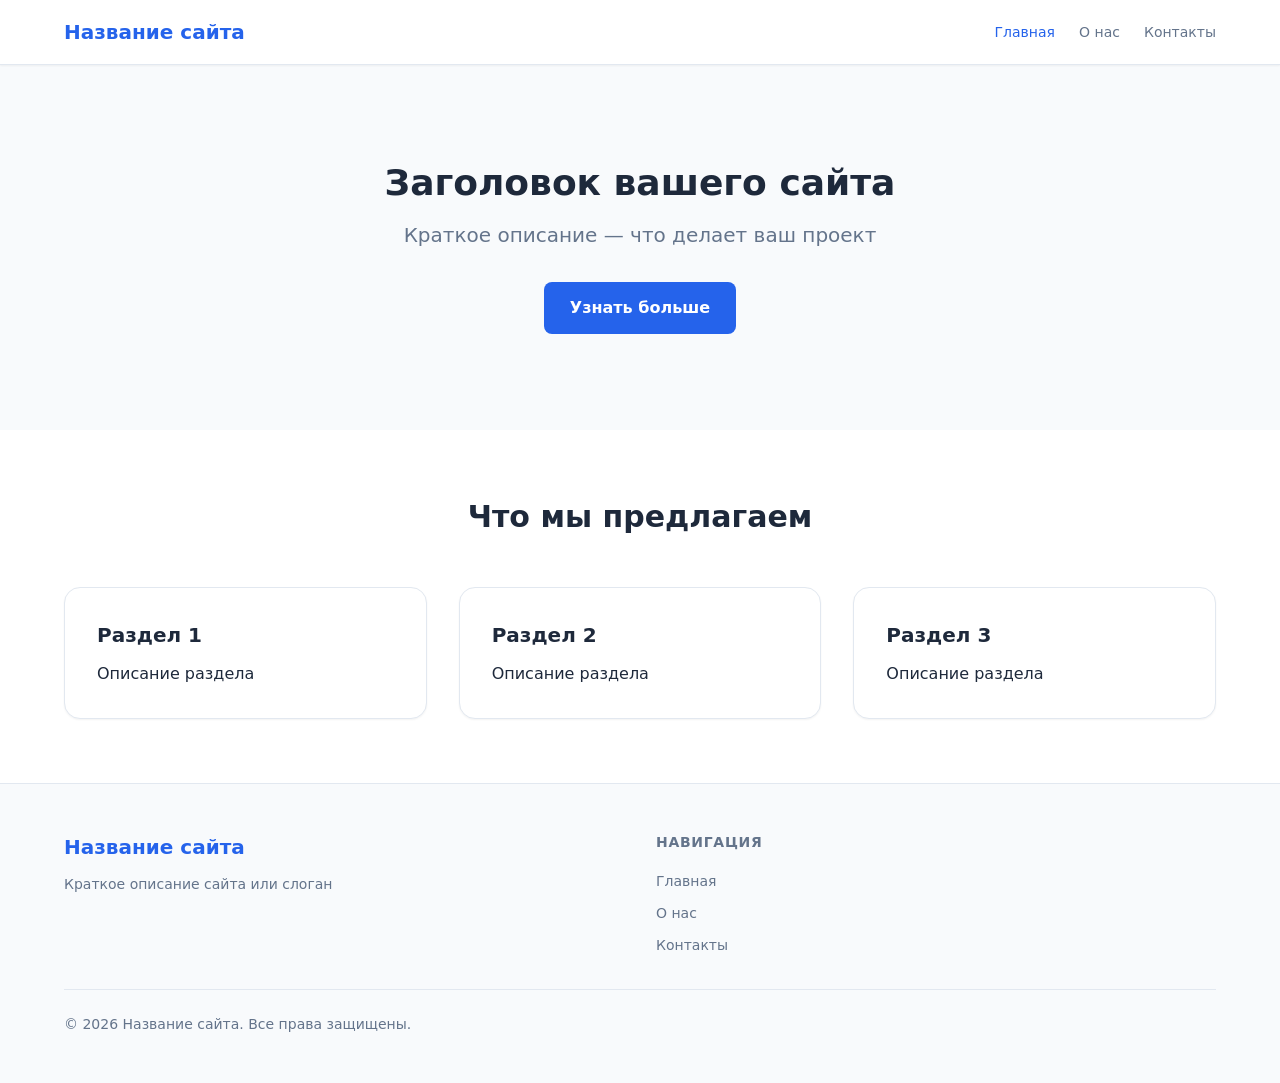
==== index.html @ e1920323 "Initial website project structure Modular static site with separate HTML pages, component-based head" ====
<!DOCTYPE html>
<html lang="ru">
<head>
    <meta charset="UTF-8">
    <meta name="viewport" content="width=device-width, initial-scale=1.0">
    <meta name="description" content="Описание вашего сайта — измените под ваш проект">
    <meta name="keywords" content="ключевые слова, ваш проект">
    <meta name="author" content="Ваше имя">

    <!-- Open Graph (для превью в соцсетях) -->
    <meta property="og:title" content="Название сайта">
    <meta property="og:description" content="Описание сайта">
    <meta property="og:type" content="website">
    <meta property="og:url" content="https://ваш-домен.ru/">

    <!-- Canonical URL -->
    <link rel="canonical" href="https://ваш-домен.ru/">

    <!-- Favicon -->
    <link rel="icon" type="image/x-icon" href="/assets/images/favicon.ico">

    <title>Главная — Название сайта</title>

    <link rel="stylesheet" href="css/reset.css">
    <link rel="stylesheet" href="css/variables.css">
    <link rel="stylesheet" href="css/main.css">
    <link rel="stylesheet" href="css/header.css">
    <link rel="stylesheet" href="css/footer.css">
</head>
<body>

    <!-- Шапка вынесена в отдельный компонент -->
    <div id="header-placeholder"></div>

    <main>
        <section class="hero">
            <div class="container">
                <h1>Заголовок вашего сайта</h1>
                <p class="hero__subtitle">Краткое описание — что делает ваш проект</p>
                <a href="pages/about.html" class="btn btn--primary">Узнать больше</a>
            </div>
        </section>

        <section class="features">
            <div class="container">
                <h2>Что мы предлагаем</h2>
                <div class="features__grid">
                    <div class="feature-card">
                        <h3>Раздел 1</h3>
                        <p>Описание раздела</p>
                    </div>
                    <div class="feature-card">
                        <h3>Раздел 2</h3>
                        <p>Описание раздела</p>
                    </div>
                    <div class="feature-card">
                        <h3>Раздел 3</h3>
                        <p>Описание раздела</p>
                    </div>
                </div>
            </div>
        </section>
    </main>

    <!-- Подвал вынесен в отдельный компонент -->
    <div id="footer-placeholder"></div>

    <script src="js/components.js"></script>
    <script src="js/main.js"></script>
</body>
</html>
---- css/variables.css ----
:root {
    /* Цвета */
    --color-primary:     #2563eb;
    --color-primary-hover: #1d4ed8;
    --color-secondary:   #64748b;
    --color-accent:      #f59e0b;

    --color-text:        #1e293b;
    --color-text-muted:  #64748b;
    --color-bg:          #ffffff;
    --color-bg-subtle:   #f8fafc;
    --color-border:      #e2e8f0;

    /* Типографика */
    --font-sans:   system-ui, -apple-system, 'Segoe UI', Roboto, sans-serif;
    --font-mono:   'Fira Code', Consolas, monospace;

    --text-sm:   0.875rem;
    --text-base: 1rem;
    --text-lg:   1.125rem;
    --text-xl:   1.25rem;
    --text-2xl:  1.5rem;
    --text-3xl:  1.875rem;
    --text-4xl:  2.25rem;

    /* Отступы */
    --space-1:  0.25rem;
    --space-2:  0.5rem;
    --space-3:  0.75rem;
    --space-4:  1rem;
    --space-6:  1.5rem;
    --space-8:  2rem;
    --space-12: 3rem;
    --space-16: 4rem;
    --space-24: 6rem;

    /* Прочее */
    --radius-sm:  0.25rem;
    --radius-md:  0.5rem;
    --radius-lg:  1rem;
    --radius-full: 9999px;

    --shadow-sm: 0 1px 2px 0 rgb(0 0 0 / 0.05);
    --shadow-md: 0 4px 6px -1px rgb(0 0 0 / 0.1);
    --shadow-lg: 0 10px 15px -3px rgb(0 0 0 / 0.1);

    --transition: 150ms ease;

    --container-max: 1200px;
    --container-padding: var(--space-6);
}

@media (prefers-color-scheme: dark) {
    :root {
        --color-text:       #f1f5f9;
        --color-text-muted: #94a3b8;
        --color-bg:         #0f172a;
        --color-bg-subtle:  #1e293b;
        --color-border:     #334155;
    }
}
---- css/main.css ----
body {
    font-family: var(--font-sans);
    font-size: var(--text-base);
    color: var(--color-text);
    background-color: var(--color-bg);
}

.container {
    width: 100%;
    max-width: var(--container-max);
    margin-inline: auto;
    padding-inline: var(--container-padding);
}

/* Кнопки */
.btn {
    display: inline-flex;
    align-items: center;
    justify-content: center;
    padding: var(--space-3) var(--space-6);
    border-radius: var(--radius-md);
    font-weight: 600;
    font-size: var(--text-base);
    border: 2px solid transparent;
    cursor: pointer;
    transition: background-color var(--transition), color var(--transition), border-color var(--transition);
    text-decoration: none;
}

.btn--primary {
    background-color: var(--color-primary);
    color: #fff;
}

.btn--primary:hover {
    background-color: var(--color-primary-hover);
}

.btn--outline {
    background-color: transparent;
    color: var(--color-primary);
    border-color: var(--color-primary);
}

.btn--outline:hover {
    background-color: var(--color-primary);
    color: #fff;
}

/* Hero — главный баннер */
.hero {
    padding-block: var(--space-24);
    background-color: var(--color-bg-subtle);
    text-align: center;
}

.hero h1 {
    font-size: var(--text-4xl);
    font-weight: 700;
    margin-bottom: var(--space-4);
    line-height: 1.2;
}

.hero__subtitle {
    font-size: var(--text-xl);
    color: var(--color-text-muted);
    margin-bottom: var(--space-8);
    max-width: 600px;
    margin-inline: auto;
}

/* Сетка карточек */
.features {
    padding-block: var(--space-16);
}

.features h2 {
    font-size: var(--text-3xl);
    font-weight: 700;
    text-align: center;
    margin-bottom: var(--space-12);
}

.features__grid {
    display: grid;
    grid-template-columns: repeat(auto-fit, minmax(260px, 1fr));
    gap: var(--space-8);
}

.feature-card {
    padding: var(--space-8);
    border: 1px solid var(--color-border);
    border-radius: var(--radius-lg);
    background-color: var(--color-bg);
    box-shadow: var(--shadow-sm);
    transition: box-shadow var(--transition);
}

.feature-card:hover {
    box-shadow: var(--shadow-lg);
}

.feature-card h3 {
    font-size: var(--text-xl);
    font-weight: 600;
    margin-bottom: var(--space-3);
}

/* Hero внутренних страниц */
.page-hero {
    padding-block: var(--space-16);
    background-color: var(--color-bg-subtle);
    border-bottom: 1px solid var(--color-border);
}

.page-hero h1 {
    font-size: var(--text-3xl);
    font-weight: 700;
    margin-bottom: var(--space-3);
}

/* Формы */
.form-group {
    display: flex;
    flex-direction: column;
    gap: var(--space-2);
    margin-bottom: var(--space-6);
}

.form-group label {
    font-weight: 600;
    font-size: var(--text-sm);
}

.form-group input,
.form-group textarea {
    padding: var(--space-3) var(--space-4);
    border: 1px solid var(--color-border);
    border-radius: var(--radius-md);
    background-color: var(--color-bg);
    color: var(--color-text);
    transition: border-color var(--transition);
}

.form-group input:focus,
.form-group textarea:focus {
    outline: none;
    border-color: var(--color-primary);
}

.contact-content {
    padding-block: var(--space-16);
}

.contact-form {
    max-width: 600px;
}

.about-content {
    padding-block: var(--space-16);
}
---- css/header.css ----
.site-header {
    position: sticky;
    top: 0;
    z-index: 100;
    background-color: var(--color-bg);
    border-bottom: 1px solid var(--color-border);
    box-shadow: var(--shadow-sm);
}

.site-header .container {
    display: flex;
    align-items: center;
    justify-content: space-between;
    height: 64px;
}

.logo {
    font-size: var(--text-xl);
    font-weight: 700;
    color: var(--color-primary);
}

.nav__list {
    display: flex;
    gap: var(--space-6);
}

.nav__link {
    font-size: var(--text-sm);
    font-weight: 500;
    color: var(--color-text-muted);
    transition: color var(--transition);
}

.nav__link:hover,
.nav__link.active {
    color: var(--color-primary);
}

/* Мобильное меню */
.nav-toggle {
    display: none;
    flex-direction: column;
    justify-content: space-between;
    width: 24px;
    height: 18px;
    background: none;
    border: none;
    cursor: pointer;
    padding: 0;
}

.nav-toggle span {
    display: block;
    height: 2px;
    background-color: var(--color-text);
    border-radius: var(--radius-full);
    transition: transform var(--transition), opacity var(--transition);
}

@media (max-width: 768px) {
    .nav-toggle {
        display: flex;
    }

    .nav {
        display: none;
        position: absolute;
        top: 64px;
        left: 0;
        right: 0;
        background-color: var(--color-bg);
        border-bottom: 1px solid var(--color-border);
        padding: var(--space-4) var(--container-padding);
    }

    .nav.open {
        display: block;
    }

    .nav__list {
        flex-direction: column;
        gap: var(--space-4);
    }
}
---- css/footer.css ----
.site-footer {
    background-color: var(--color-bg-subtle);
    border-top: 1px solid var(--color-border);
    padding-block: var(--space-12);
    margin-top: auto;
}

.footer__grid {
    display: grid;
    grid-template-columns: repeat(auto-fit, minmax(200px, 1fr));
    gap: var(--space-8);
    margin-bottom: var(--space-8);
}

.footer__brand .logo {
    display: inline-block;
    margin-bottom: var(--space-3);
}

.footer__brand p {
    color: var(--color-text-muted);
    font-size: var(--text-sm);
    max-width: 280px;
}

.footer__nav h4 {
    font-size: var(--text-sm);
    font-weight: 700;
    text-transform: uppercase;
    letter-spacing: 0.05em;
    color: var(--color-text-muted);
    margin-bottom: var(--space-4);
}

.footer__nav ul {
    display: flex;
    flex-direction: column;
    gap: var(--space-2);
}

.footer__nav a {
    font-size: var(--text-sm);
    color: var(--color-text-muted);
    transition: color var(--transition);
}

.footer__nav a:hover {
    color: var(--color-primary);
}

.footer__bottom {
    border-top: 1px solid var(--color-border);
    padding-top: var(--space-6);
    font-size: var(--text-sm);
    color: var(--color-text-muted);
}
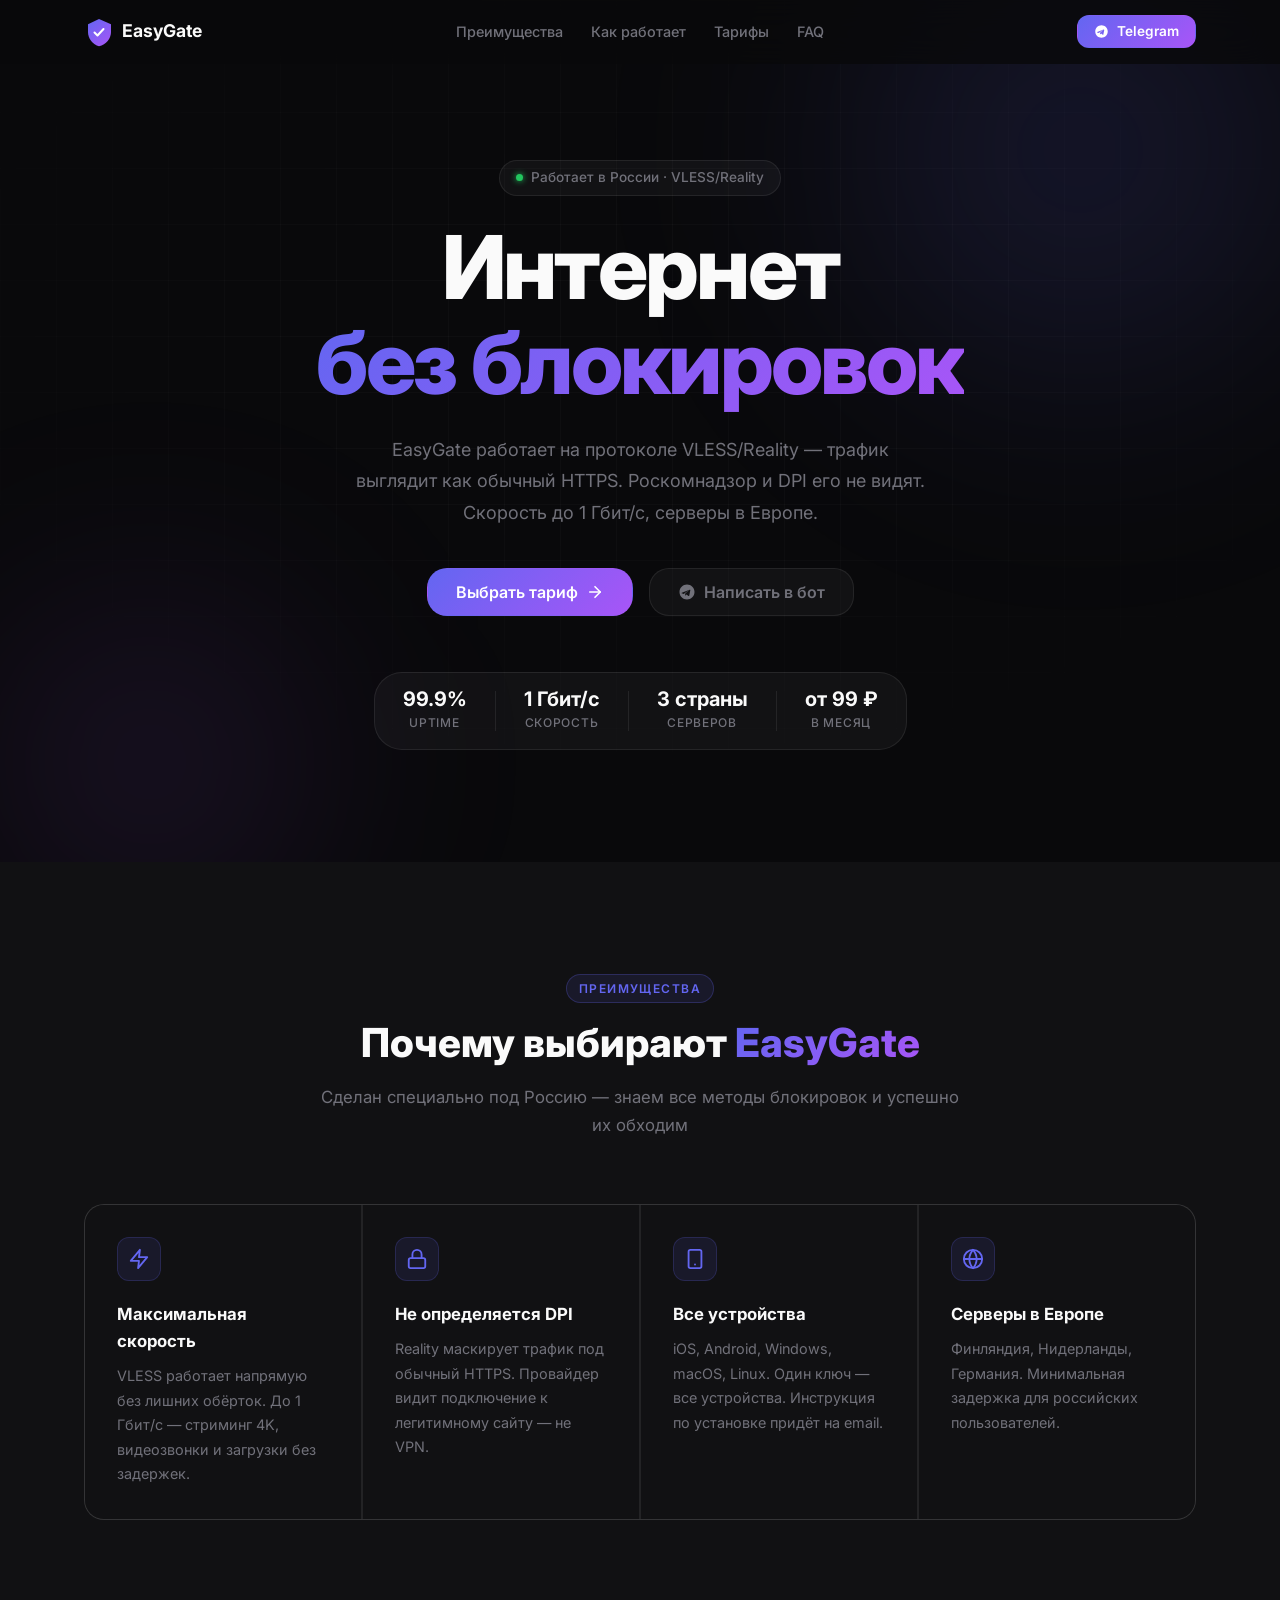
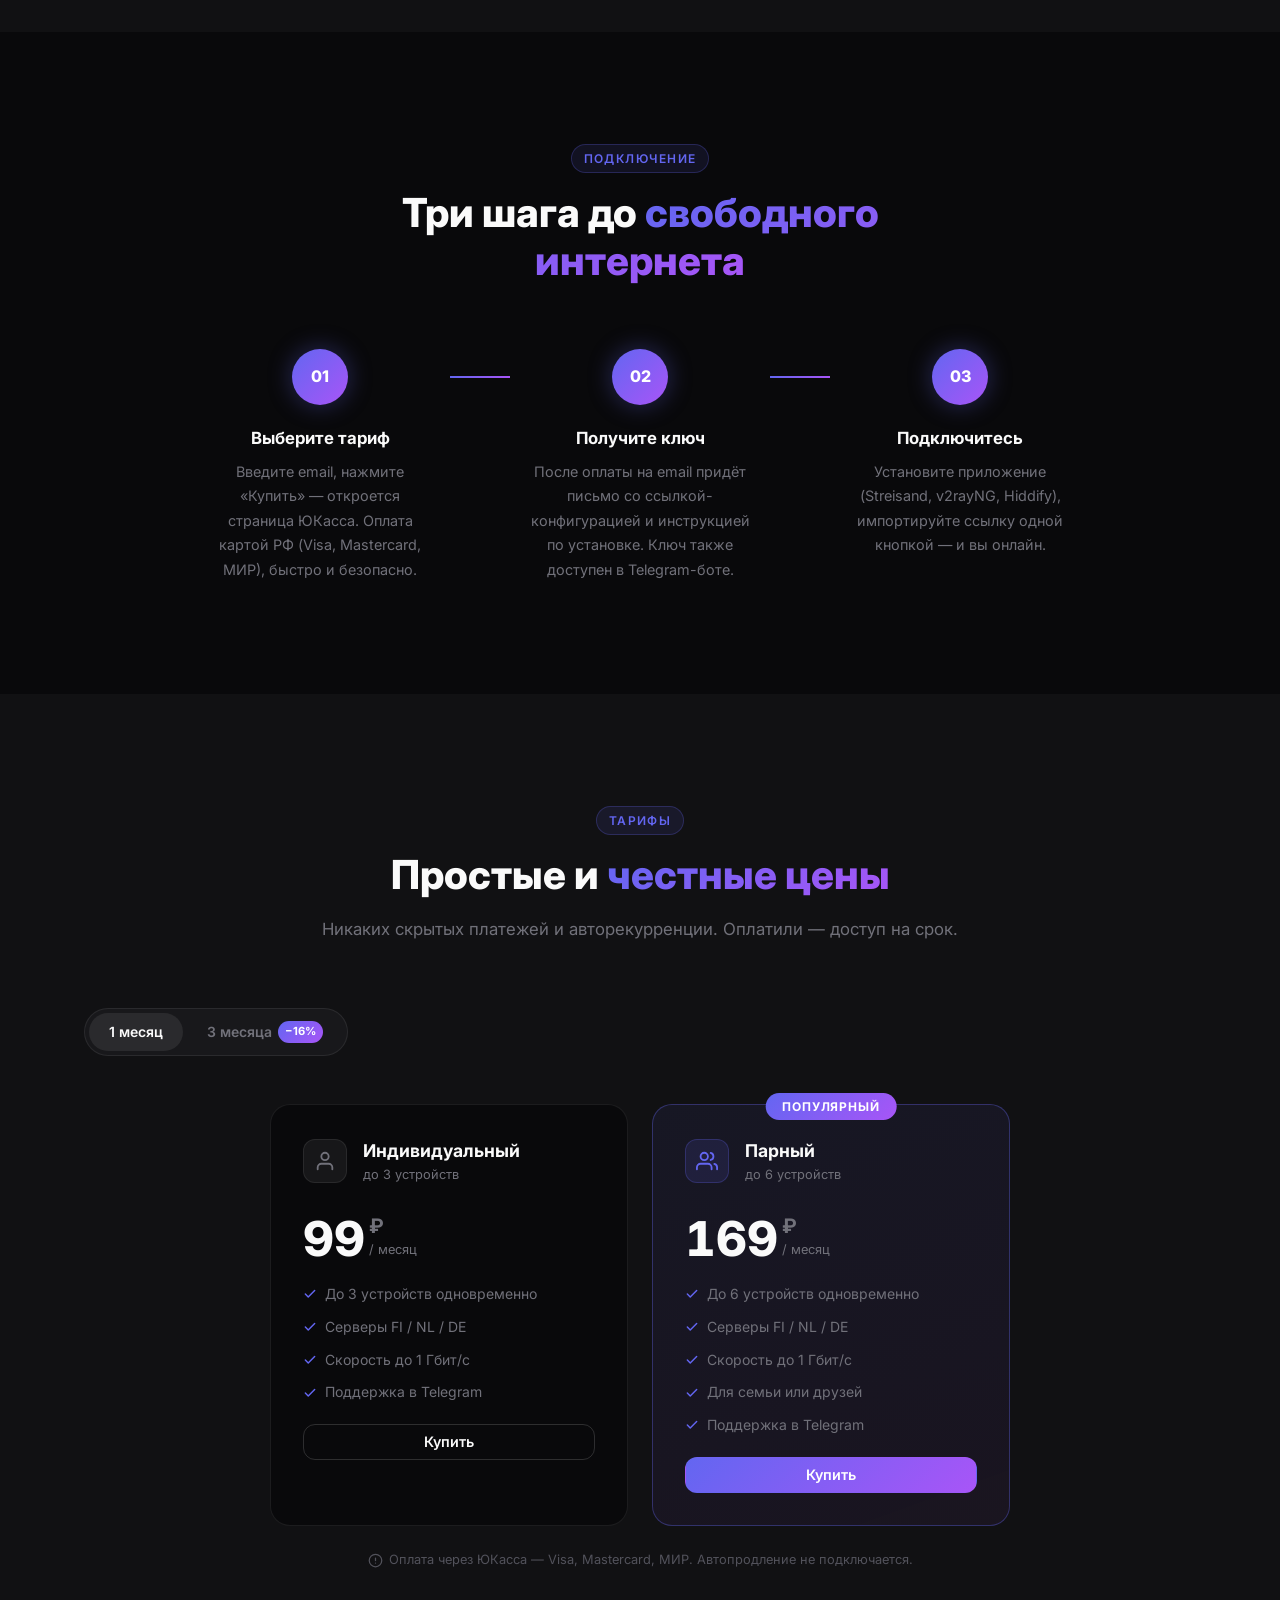
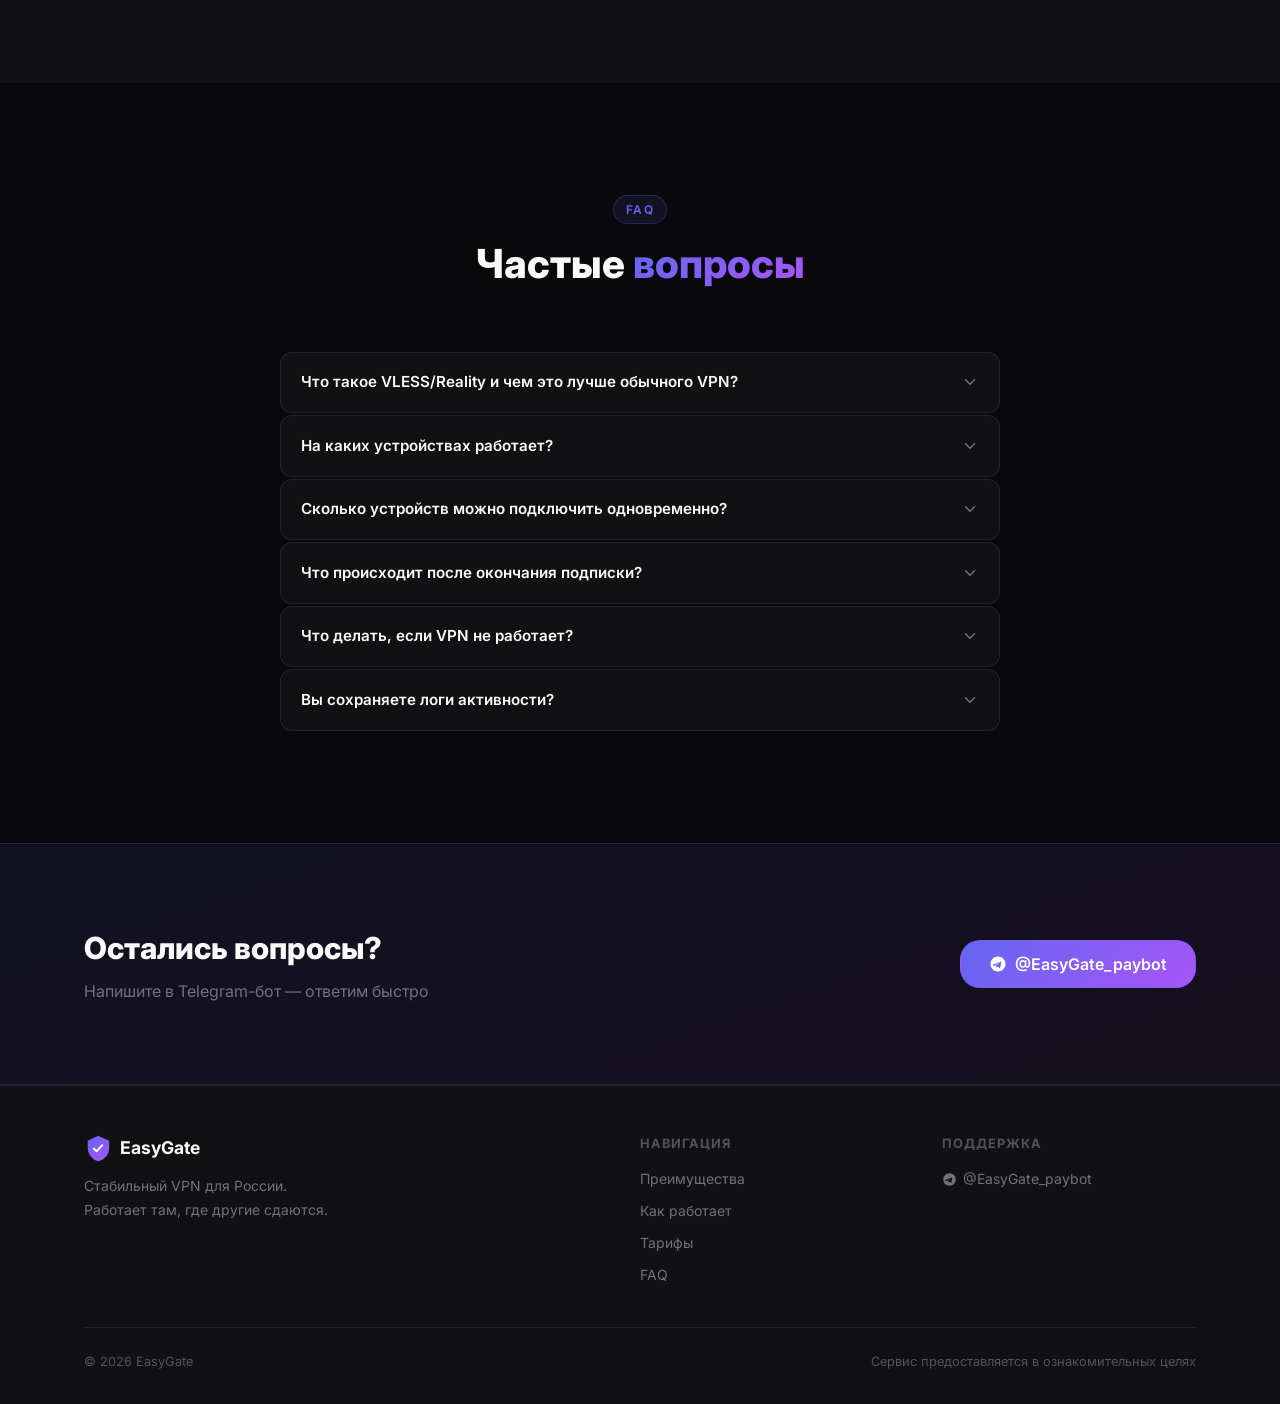
==== commit caedefb8: "Rebuild as EasyGate VPN landing page Full redesign from scratch: dark theme (#09090b), VLESS/Reality" ====
--- a/index.html
+++ b/index.html
@@ -3,69 +3,474 @@
 <head>
     <meta charset="UTF-8">
     <meta name="viewport" content="width=device-width, initial-scale=1.0">
-    <meta name="description" content="Описание вашего сайта — измените под ваш проект">
-    <meta name="keywords" content="ключевые слова, ваш проект">
-    <meta name="author" content="Ваше имя">
-
-    <!-- Open Graph (для превью в соцсетях) -->
-    <meta property="og:title" content="Название сайта">
-    <meta property="og:description" content="Описание сайта">
+
+    <title>EasyGate — VPN для России | Обход блокировок</title>
+    <meta name="description" content="Стабильный VPN для России на протоколе VLESS/Reality. Не определяется DPI, скорость до 1 Гбит/с, серверы в Европе. От 99 ₽/мес, оплата картой РФ.">
+    <meta name="keywords" content="VPN Россия, обход блокировок, VLESS Reality, купить VPN, дешёвый VPN">
+    <meta name="robots" content="index, follow">
+
+    <meta property="og:title" content="EasyGate — VPN для России">
+    <meta property="og:description" content="VLESS/Reality — не блокируется. Серверы в Европе. От 99 ₽/мес.">
     <meta property="og:type" content="website">
-    <meta property="og:url" content="https://ваш-домен.ru/">
-
-    <!-- Canonical URL -->
-    <link rel="canonical" href="https://ваш-домен.ru/">
-
-    <!-- Favicon -->
-    <link rel="icon" type="image/x-icon" href="/assets/images/favicon.ico">
-
-    <title>Главная — Название сайта</title>
-
-    <link rel="stylesheet" href="css/reset.css">
-    <link rel="stylesheet" href="css/variables.css">
-    <link rel="stylesheet" href="css/main.css">
-    <link rel="stylesheet" href="css/header.css">
-    <link rel="stylesheet" href="css/footer.css">
+    <meta property="og:url" content="https://sub.easygate.site/">
+
+    <link rel="canonical" href="https://sub.easygate.site/">
+
+    <link rel="preconnect" href="https://fonts.googleapis.com">
+    <link rel="preconnect" href="https://fonts.gstatic.com" crossorigin>
+    <link href="https://fonts.googleapis.com/css2?family=Inter:wght@400;500;600;700;800&display=swap" rel="stylesheet">
+
+    <link rel="stylesheet" href="assets/css/style.css">
 </head>
 <body>
 
-    <!-- Шапка вынесена в отдельный компонент -->
-    <div id="header-placeholder"></div>
-
-    <main>
-        <section class="hero">
-            <div class="container">
-                <h1>Заголовок вашего сайта</h1>
-                <p class="hero__subtitle">Краткое описание — что делает ваш проект</p>
-                <a href="pages/about.html" class="btn btn--primary">Узнать больше</a>
-            </div>
-        </section>
-
-        <section class="features">
-            <div class="container">
-                <h2>Что мы предлагаем</h2>
-                <div class="features__grid">
-                    <div class="feature-card">
-                        <h3>Раздел 1</h3>
-                        <p>Описание раздела</p>
-                    </div>
-                    <div class="feature-card">
-                        <h3>Раздел 2</h3>
-                        <p>Описание раздела</p>
-                    </div>
-                    <div class="feature-card">
-                        <h3>Раздел 3</h3>
-                        <p>Описание раздела</p>
-                    </div>
-                </div>
-            </div>
-        </section>
-    </main>
-
-    <!-- Подвал вынесен в отдельный компонент -->
-    <div id="footer-placeholder"></div>
-
-    <script src="js/components.js"></script>
-    <script src="js/main.js"></script>
+<!-- ═══════════════════════════════ HEADER ═══════════════════════════════ -->
+<header class="header" id="header">
+    <div class="container header__inner">
+        <a href="/" class="logo">
+            <svg class="logo__icon" width="30" height="30" viewBox="0 0 30 30" fill="none">
+                <path d="M15 2L4 7.2V15c0 6.6 4.8 12.8 11 14.2C22.2 27.8 27 21.6 27 15V7.2L15 2Z" fill="url(#lg-header)"/>
+                <path d="M10.5 15.5L13.5 18.5L19.5 12" stroke="white" stroke-width="2" stroke-linecap="round" stroke-linejoin="round"/>
+                <defs>
+                    <linearGradient id="lg-header" x1="4" y1="2" x2="27" y2="29" gradientUnits="userSpaceOnUse">
+                        <stop stop-color="#6366f1"/>
+                        <stop offset="1" stop-color="#a855f7"/>
+                    </linearGradient>
+                </defs>
+            </svg>
+            <span>EasyGate</span>
+        </a>
+
+        <nav class="nav" id="nav">
+            <a href="#features" class="nav__link">Преимущества</a>
+            <a href="#how" class="nav__link">Как работает</a>
+            <a href="#pricing" class="nav__link">Тарифы</a>
+            <a href="#faq" class="nav__link">FAQ</a>
+        </nav>
+
+        <div class="header__right">
+            <a href="https://t.me/EasyGate_paybot" class="btn btn--primary btn--sm" target="_blank" rel="noopener">
+                <svg width="15" height="15" viewBox="0 0 24 24" fill="currentColor"><path d="M12 2C6.48 2 2 6.48 2 12s4.48 10 10 10 10-4.48 10-10S17.52 2 12 2zm4.64 6.8-1.7 8.04c-.12.58-.48.72-.96.44l-2.66-1.96-1.28 1.24c-.14.14-.26.26-.54.26l.18-2.7 4.82-4.36c.2-.18-.05-.28-.32-.1L7.6 14.52l-2.6-.82c-.56-.18-.58-.56.12-.82l10.16-3.92c.48-.16.9.12.76.84z"/></svg>
+                Telegram
+            </a>
+            <button class="burger" id="burger" aria-label="Открыть меню">
+                <span></span><span></span><span></span>
+            </button>
+        </div>
+    </div>
+</header>
+
+<!-- ═══════════════════════════════ HERO ═══════════════════════════════ -->
+<section class="hero" id="hero">
+    <div class="hero__bg">
+        <div class="orb orb--1"></div>
+        <div class="orb orb--2"></div>
+        <div class="hero__grid"></div>
+    </div>
+
+    <div class="container hero__body">
+        <div class="badge fade-up">
+            <span class="badge__dot"></span>
+            Работает в России · VLESS/Reality
+        </div>
+
+        <h1 class="hero__title fade-up">
+            Интернет<br>
+            <span class="g-text">без блокировок</span>
+        </h1>
+
+        <p class="hero__desc fade-up">
+            EasyGate работает на протоколе VLESS/Reality — трафик выглядит как обычный HTTPS.
+            Роскомнадзор и DPI его не видят. Скорость до&nbsp;1&nbsp;Гбит/с, серверы в Европе.
+        </p>
+
+        <div class="hero__actions fade-up">
+            <a href="#pricing" class="btn btn--primary btn--xl">
+                Выбрать тариф
+                <svg width="18" height="18" viewBox="0 0 24 24" fill="none" stroke="currentColor" stroke-width="2.2" stroke-linecap="round" stroke-linejoin="round"><line x1="5" y1="12" x2="19" y2="12"/><polyline points="12 5 19 12 12 19"/></svg>
+            </a>
+            <a href="https://t.me/EasyGate_paybot" class="btn btn--ghost btn--xl" target="_blank" rel="noopener">
+                <svg width="18" height="18" viewBox="0 0 24 24" fill="currentColor"><path d="M12 2C6.48 2 2 6.48 2 12s4.48 10 10 10 10-4.48 10-10S17.52 2 12 2zm4.64 6.8-1.7 8.04c-.12.58-.48.72-.96.44l-2.66-1.96-1.28 1.24c-.14.14-.26.26-.54.26l.18-2.7 4.82-4.36c.2-.18-.05-.28-.32-.1L7.6 14.52l-2.6-.82c-.56-.18-.58-.56.12-.82l10.16-3.92c.48-.16.9.12.76.84z"/></svg>
+                Написать в бот
+            </a>
+        </div>
+
+        <div class="hero__stats fade-up">
+            <div class="hstat">
+                <span class="hstat__val">99.9%</span>
+                <span class="hstat__lbl">Uptime</span>
+            </div>
+            <div class="hstat__sep"></div>
+            <div class="hstat">
+                <span class="hstat__val">1 Гбит/с</span>
+                <span class="hstat__lbl">Скорость</span>
+            </div>
+            <div class="hstat__sep"></div>
+            <div class="hstat">
+                <span class="hstat__val">3 страны</span>
+                <span class="hstat__lbl">Серверов</span>
+            </div>
+            <div class="hstat__sep"></div>
+            <div class="hstat">
+                <span class="hstat__val">от 99 ₽</span>
+                <span class="hstat__lbl">В месяц</span>
+            </div>
+        </div>
+    </div>
+</section>
+
+<!-- ═══════════════════════════════ FEATURES ═══════════════════════════════ -->
+<section class="section features" id="features">
+    <div class="container">
+        <div class="sec-header fade-up">
+            <span class="sec-label">Преимущества</span>
+            <h2>Почему выбирают <span class="g-text">EasyGate</span></h2>
+            <p>Сделан специально под Россию — знаем все методы блокировок и успешно их обходим</p>
+        </div>
+
+        <div class="features__grid">
+            <div class="fcard fade-up">
+                <div class="fcard__icon">
+                    <svg width="22" height="22" viewBox="0 0 24 24" fill="none" stroke="currentColor" stroke-width="2" stroke-linecap="round" stroke-linejoin="round"><polyline points="13 2 3 14 12 14 11 22 21 10 12 10 13 2"/></svg>
+                </div>
+                <h3>Максимальная скорость</h3>
+                <p>VLESS работает напрямую без лишних обёрток. До 1 Гбит/с — стриминг 4K, видеозвонки и загрузки без задержек.</p>
+            </div>
+
+            <div class="fcard fade-up">
+                <div class="fcard__icon">
+                    <svg width="22" height="22" viewBox="0 0 24 24" fill="none" stroke="currentColor" stroke-width="2" stroke-linecap="round" stroke-linejoin="round"><rect x="3" y="11" width="18" height="11" rx="2"/><path d="M7 11V7a5 5 0 0 1 10 0v4"/></svg>
+                </div>
+                <h3>Не определяется DPI</h3>
+                <p>Reality маскирует трафик под обычный HTTPS. Провайдер видит подключение к легитимному сайту — не VPN.</p>
+            </div>
+
+            <div class="fcard fade-up">
+                <div class="fcard__icon">
+                    <svg width="22" height="22" viewBox="0 0 24 24" fill="none" stroke="currentColor" stroke-width="2" stroke-linecap="round" stroke-linejoin="round"><rect x="5" y="2" width="14" height="20" rx="2"/><line x1="12" y1="18" x2="12.01" y2="18"/></svg>
+                </div>
+                <h3>Все устройства</h3>
+                <p>iOS, Android, Windows, macOS, Linux. Один ключ — все устройства. Инструкция по установке придёт на email.</p>
+            </div>
+
+            <div class="fcard fade-up">
+                <div class="fcard__icon">
+                    <svg width="22" height="22" viewBox="0 0 24 24" fill="none" stroke="currentColor" stroke-width="2" stroke-linecap="round" stroke-linejoin="round"><circle cx="12" cy="12" r="10"/><line x1="2" y1="12" x2="22" y2="12"/><path d="M12 2a15.3 15.3 0 0 1 4 10 15.3 15.3 0 0 1-4 10 15.3 15.3 0 0 1-4-10 15.3 15.3 0 0 1 4-10z"/></svg>
+                </div>
+                <h3>Серверы в Европе</h3>
+                <p>Финляндия, Нидерланды, Германия. Минимальная задержка для российских пользователей.</p>
+            </div>
+        </div>
+    </div>
+</section>
+
+<!-- ═══════════════════════════════ HOW IT WORKS ═══════════════════════════════ -->
+<section class="section how" id="how">
+    <div class="container">
+        <div class="sec-header fade-up">
+            <span class="sec-label">Подключение</span>
+            <h2>Три шага до <span class="g-text">свободного интернета</span></h2>
+        </div>
+
+        <div class="how__steps">
+            <div class="how__step fade-up">
+                <div class="how__num">01</div>
+                <div class="how__content">
+                    <h3>Выберите тариф</h3>
+                    <p>Введите email, нажмите «Купить» — откроется страница ЮКасса. Оплата картой РФ (Visa, Mastercard, МИР), быстро и безопасно.</p>
+                </div>
+            </div>
+            <div class="how__line fade-up"></div>
+            <div class="how__step fade-up">
+                <div class="how__num">02</div>
+                <div class="how__content">
+                    <h3>Получите ключ</h3>
+                    <p>После оплаты на email придёт письмо со ссылкой-конфигурацией и инструкцией по установке. Ключ также доступен в Telegram-боте.</p>
+                </div>
+            </div>
+            <div class="how__line fade-up"></div>
+            <div class="how__step fade-up">
+                <div class="how__num">03</div>
+                <div class="how__content">
+                    <h3>Подключитесь</h3>
+                    <p>Установите приложение (Streisand, v2rayNG, Hiddify), импортируйте ссылку одной кнопкой — и вы онлайн.</p>
+                </div>
+            </div>
+        </div>
+    </div>
+</section>
+
+<!-- ═══════════════════════════════ PRICING ═══════════════════════════════ -->
+<section class="section pricing" id="pricing">
+    <div class="container">
+        <div class="sec-header fade-up">
+            <span class="sec-label">Тарифы</span>
+            <h2>Простые и <span class="g-text">честные цены</span></h2>
+            <p>Никаких скрытых платежей и авторекурренции. Оплатили — доступ на срок.</p>
+        </div>
+
+        <div class="ptoggle fade-up" id="ptoggle">
+            <button class="ptoggle__btn active" data-period="1">1 месяц</button>
+            <button class="ptoggle__btn" data-period="3">
+                3 месяца
+                <span class="ptoggle__badge">−16%</span>
+            </button>
+        </div>
+
+        <div class="pricing__grid">
+            <!-- Individual -->
+            <div class="pcard fade-up"
+                 data-id-1="indiv_1" data-id-3="indiv_3"
+                 data-name="Индивидуальный">
+                <div class="pcard__head">
+                    <div class="pcard__icon">
+                        <svg width="22" height="22" viewBox="0 0 24 24" fill="none" stroke="currentColor" stroke-width="2" stroke-linecap="round" stroke-linejoin="round"><path d="M20 21v-2a4 4 0 0 0-4-4H8a4 4 0 0 0-4 4v2"/><circle cx="12" cy="7" r="4"/></svg>
+                    </div>
+                    <div>
+                        <h3>Индивидуальный</h3>
+                        <p class="pcard__sub">до 3 устройств</p>
+                    </div>
+                </div>
+
+                <div class="pcard__price">
+                    <span class="pcard__amount" data-p1="99" data-p3="249">99</span>
+                    <div class="pcard__price-meta">
+                        <span class="pcard__currency">₽</span>
+                        <span class="pcard__period" data-l1="/ месяц" data-l3="/ 3 месяца">/ месяц</span>
+                    </div>
+                </div>
+                <p class="pcard__saving" hidden>Экономия 48 ₽</p>
+
+                <ul class="pcard__features">
+                    <li><svg width="14" height="14" viewBox="0 0 24 24" fill="none" stroke="currentColor" stroke-width="2.5" stroke-linecap="round" stroke-linejoin="round"><polyline points="20 6 9 17 4 12"/></svg>До 3 устройств одновременно</li>
+                    <li><svg width="14" height="14" viewBox="0 0 24 24" fill="none" stroke="currentColor" stroke-width="2.5" stroke-linecap="round" stroke-linejoin="round"><polyline points="20 6 9 17 4 12"/></svg>Серверы FI / NL / DE</li>
+                    <li><svg width="14" height="14" viewBox="0 0 24 24" fill="none" stroke="currentColor" stroke-width="2.5" stroke-linecap="round" stroke-linejoin="round"><polyline points="20 6 9 17 4 12"/></svg>Скорость до 1 Гбит/с</li>
+                    <li><svg width="14" height="14" viewBox="0 0 24 24" fill="none" stroke="currentColor" stroke-width="2.5" stroke-linecap="round" stroke-linejoin="round"><polyline points="20 6 9 17 4 12"/></svg>Поддержка в Telegram</li>
+                </ul>
+
+                <button class="btn btn--outline btn--full js-buy" data-plan-id="indiv_1">Купить</button>
+            </div>
+
+            <!-- Pair (popular) -->
+            <div class="pcard pcard--hot fade-up"
+                 data-id-1="pair_1" data-id-3="pair_3"
+                 data-name="Парный">
+                <div class="pcard__popular">Популярный</div>
+
+                <div class="pcard__head">
+                    <div class="pcard__icon pcard__icon--accent">
+                        <svg width="22" height="22" viewBox="0 0 24 24" fill="none" stroke="currentColor" stroke-width="2" stroke-linecap="round" stroke-linejoin="round"><path d="M17 21v-2a4 4 0 0 0-4-4H5a4 4 0 0 0-4 4v2"/><circle cx="9" cy="7" r="4"/><path d="M23 21v-2a4 4 0 0 0-3-3.87"/><path d="M16 3.13a4 4 0 0 1 0 7.75"/></svg>
+                    </div>
+                    <div>
+                        <h3>Парный</h3>
+                        <p class="pcard__sub">до 6 устройств</p>
+                    </div>
+                </div>
+
+                <div class="pcard__price">
+                    <span class="pcard__amount" data-p1="169" data-p3="429">169</span>
+                    <div class="pcard__price-meta">
+                        <span class="pcard__currency">₽</span>
+                        <span class="pcard__period" data-l1="/ месяц" data-l3="/ 3 месяца">/ месяц</span>
+                    </div>
+                </div>
+                <p class="pcard__saving" hidden>Экономия 78 ₽</p>
+
+                <ul class="pcard__features">
+                    <li><svg width="14" height="14" viewBox="0 0 24 24" fill="none" stroke="currentColor" stroke-width="2.5" stroke-linecap="round" stroke-linejoin="round"><polyline points="20 6 9 17 4 12"/></svg>До 6 устройств одновременно</li>
+                    <li><svg width="14" height="14" viewBox="0 0 24 24" fill="none" stroke="currentColor" stroke-width="2.5" stroke-linecap="round" stroke-linejoin="round"><polyline points="20 6 9 17 4 12"/></svg>Серверы FI / NL / DE</li>
+                    <li><svg width="14" height="14" viewBox="0 0 24 24" fill="none" stroke="currentColor" stroke-width="2.5" stroke-linecap="round" stroke-linejoin="round"><polyline points="20 6 9 17 4 12"/></svg>Скорость до 1 Гбит/с</li>
+                    <li><svg width="14" height="14" viewBox="0 0 24 24" fill="none" stroke="currentColor" stroke-width="2.5" stroke-linecap="round" stroke-linejoin="round"><polyline points="20 6 9 17 4 12"/></svg>Для семьи или друзей</li>
+                    <li><svg width="14" height="14" viewBox="0 0 24 24" fill="none" stroke="currentColor" stroke-width="2.5" stroke-linecap="round" stroke-linejoin="round"><polyline points="20 6 9 17 4 12"/></svg>Поддержка в Telegram</li>
+                </ul>
+
+                <button class="btn btn--primary btn--full js-buy" data-plan-id="pair_1">Купить</button>
+            </div>
+        </div>
+
+        <p class="pricing__note fade-up">
+            <svg width="15" height="15" viewBox="0 0 24 24" fill="none" stroke="currentColor" stroke-width="2" stroke-linecap="round" stroke-linejoin="round"><circle cx="12" cy="12" r="10"/><line x1="12" y1="8" x2="12" y2="12"/><line x1="12" y1="16" x2="12.01" y2="16"/></svg>
+            Оплата через ЮКасса — Visa, Mastercard, МИР. Автопродление не подключается.
+        </p>
+    </div>
+</section>
+
+<!-- ═══════════════════════════════ FAQ ═══════════════════════════════ -->
+<section class="section faq" id="faq">
+    <div class="container">
+        <div class="sec-header fade-up">
+            <span class="sec-label">FAQ</span>
+            <h2>Частые <span class="g-text">вопросы</span></h2>
+        </div>
+
+        <div class="faq__list fade-up">
+            <div class="faq__item">
+                <button class="faq__q">
+                    Что такое VLESS/Reality и чем это лучше обычного VPN?
+                    <svg class="faq__chevron" width="18" height="18" viewBox="0 0 24 24" fill="none" stroke="currentColor" stroke-width="2" stroke-linecap="round" stroke-linejoin="round"><polyline points="6 9 12 15 18 9"/></svg>
+                </button>
+                <div class="faq__a">
+                    <p>Обычные протоколы (OpenVPN, WireGuard) легко определяются системами DPI и блокируются. VLESS/Reality маскирует трафик под легитимный HTTPS: провайдер видит обращение к обычному сайту — не VPN-сервер.</p>
+                </div>
+            </div>
+
+            <div class="faq__item">
+                <button class="faq__q">
+                    На каких устройствах работает?
+                    <svg class="faq__chevron" width="18" height="18" viewBox="0 0 24 24" fill="none" stroke="currentColor" stroke-width="2" stroke-linecap="round" stroke-linejoin="round"><polyline points="6 9 12 15 18 9"/></svg>
+                </button>
+                <div class="faq__a">
+                    <p>iOS — Streisand или v2Box. Android — v2rayNG или Hiddify. Windows и macOS — Hiddify. Linux — v2rayNG. Подробная инструкция придёт на email после оплаты.</p>
+                </div>
+            </div>
+
+            <div class="faq__item">
+                <button class="faq__q">
+                    Сколько устройств можно подключить одновременно?
+                    <svg class="faq__chevron" width="18" height="18" viewBox="0 0 24 24" fill="none" stroke="currentColor" stroke-width="2" stroke-linecap="round" stroke-linejoin="round"><polyline points="6 9 12 15 18 9"/></svg>
+                </button>
+                <div class="faq__a">
+                    <p>Индивидуальный тариф — до 3 устройств одновременно. Парный — до 6. Один ключ работает на всех устройствах, но активных одновременно не более лимита.</p>
+                </div>
+            </div>
+
+            <div class="faq__item">
+                <button class="faq__q">
+                    Что происходит после окончания подписки?
+                    <svg class="faq__chevron" width="18" height="18" viewBox="0 0 24 24" fill="none" stroke="currentColor" stroke-width="2" stroke-linecap="round" stroke-linejoin="round"><polyline points="6 9 12 15 18 9"/></svg>
+                </button>
+                <div class="faq__a">
+                    <p>Доступ автоматически отключается. Автопродления нет — вы платите только тогда, когда сами хотите. Для продления купите новый ключ — конфиг в приложении обновится автоматически.</p>
+                </div>
+            </div>
+
+            <div class="faq__item">
+                <button class="faq__q">
+                    Что делать, если VPN не работает?
+                    <svg class="faq__chevron" width="18" height="18" viewBox="0 0 24 24" fill="none" stroke="currentColor" stroke-width="2" stroke-linecap="round" stroke-linejoin="round"><polyline points="6 9 12 15 18 9"/></svg>
+                </button>
+                <div class="faq__a">
+                    <p>Пишите в Telegram @EasyGate_paybot — поддержка реагирует в течение нескольких часов. При технических проблемах на нашей стороне срок подписки компенсируется.</p>
+                </div>
+            </div>
+
+            <div class="faq__item">
+                <button class="faq__q">
+                    Вы сохраняете логи активности?
+                    <svg class="faq__chevron" width="18" height="18" viewBox="0 0 24 24" fill="none" stroke="currentColor" stroke-width="2" stroke-linecap="round" stroke-linejoin="round"><polyline points="6 9 12 15 18 9"/></svg>
+                </button>
+                <div class="faq__a">
+                    <p>Нет. Мы не храним логи интернет-активности. Только технические метрики (объём трафика, статус соединения) для поддержания работы сервиса. Email используется только для отправки ключа.</p>
+                </div>
+            </div>
+        </div>
+    </div>
+</section>
+
+<!-- ═══════════════════════════════ CTA STRIP ═══════════════════════════════ -->
+<section class="cta-strip">
+    <div class="container">
+        <div class="cta-strip__inner fade-up">
+            <div>
+                <h2>Остались вопросы?</h2>
+                <p>Напишите в Telegram-бот — ответим быстро</p>
+            </div>
+            <a href="https://t.me/EasyGate_paybot" class="btn btn--primary btn--xl" target="_blank" rel="noopener">
+                <svg width="18" height="18" viewBox="0 0 24 24" fill="currentColor"><path d="M12 2C6.48 2 2 6.48 2 12s4.48 10 10 10 10-4.48 10-10S17.52 2 12 2zm4.64 6.8-1.7 8.04c-.12.58-.48.72-.96.44l-2.66-1.96-1.28 1.24c-.14.14-.26.26-.54.26l.18-2.7 4.82-4.36c.2-.18-.05-.28-.32-.1L7.6 14.52l-2.6-.82c-.56-.18-.58-.56.12-.82l10.16-3.92c.48-.16.9.12.76.84z"/></svg>
+                @EasyGate_paybot
+            </a>
+        </div>
+    </div>
+</section>
+
+<!-- ═══════════════════════════════ FOOTER ═══════════════════════════════ -->
+<footer class="footer">
+    <div class="container">
+        <div class="footer__top">
+            <div class="footer__brand">
+                <a href="/" class="logo">
+                    <svg class="logo__icon" width="28" height="28" viewBox="0 0 30 30" fill="none">
+                        <path d="M15 2L4 7.2V15c0 6.6 4.8 12.8 11 14.2C22.2 27.8 27 21.6 27 15V7.2L15 2Z" fill="url(#lg-footer)"/>
+                        <path d="M10.5 15.5L13.5 18.5L19.5 12" stroke="white" stroke-width="2" stroke-linecap="round" stroke-linejoin="round"/>
+                        <defs>
+                            <linearGradient id="lg-footer" x1="4" y1="2" x2="27" y2="29" gradientUnits="userSpaceOnUse">
+                                <stop stop-color="#6366f1"/>
+                                <stop offset="1" stop-color="#a855f7"/>
+                            </linearGradient>
+                        </defs>
+                    </svg>
+                    <span>EasyGate</span>
+                </a>
+                <p>Стабильный VPN для России.<br>Работает там, где другие сдаются.</p>
+            </div>
+
+            <nav class="footer__nav">
+                <h4>Навигация</h4>
+                <a href="#features">Преимущества</a>
+                <a href="#how">Как работает</a>
+                <a href="#pricing">Тарифы</a>
+                <a href="#faq">FAQ</a>
+            </nav>
+
+            <div class="footer__contact">
+                <h4>Поддержка</h4>
+                <a href="https://t.me/EasyGate_paybot" target="_blank" rel="noopener">
+                    <svg width="15" height="15" viewBox="0 0 24 24" fill="currentColor"><path d="M12 2C6.48 2 2 6.48 2 12s4.48 10 10 10 10-4.48 10-10S17.52 2 12 2zm4.64 6.8-1.7 8.04c-.12.58-.48.72-.96.44l-2.66-1.96-1.28 1.24c-.14.14-.26.26-.54.26l.18-2.7 4.82-4.36c.2-.18-.05-.28-.32-.1L7.6 14.52l-2.6-.82c-.56-.18-.58-.56.12-.82l10.16-3.92c.48-.16.9.12.76.84z"/></svg>
+                    @EasyGate_paybot
+                </a>
+            </div>
+        </div>
+
+        <div class="footer__bottom">
+            <p>&copy; <span id="year"></span> EasyGate</p>
+            <p>Сервис предоставляется в ознакомительных целях</p>
+        </div>
+    </div>
+</footer>
+
+<!-- ═══════════════════════════════ MODAL ═══════════════════════════════ -->
+<div class="modal" id="modal" role="dialog" aria-modal="true" aria-labelledby="modal-title">
+    <div class="modal__overlay" id="modal-overlay"></div>
+    <div class="modal__box">
+        <button class="modal__close" id="modal-close" aria-label="Закрыть">
+            <svg width="18" height="18" viewBox="0 0 24 24" fill="none" stroke="currentColor" stroke-width="2" stroke-linecap="round" stroke-linejoin="round"><line x1="18" y1="6" x2="6" y2="18"/><line x1="6" y1="6" x2="18" y2="18"/></svg>
+        </button>
+
+        <div class="modal__header">
+            <div class="modal__plan-icon">
+                <svg width="22" height="22" viewBox="0 0 30 30" fill="none"><path d="M15 2L4 7.2V15c0 6.6 4.8 12.8 11 14.2C22.2 27.8 27 21.6 27 15V7.2L15 2Z" fill="url(#lg-modal)"/><path d="M10.5 15.5L13.5 18.5L19.5 12" stroke="white" stroke-width="2" stroke-linecap="round" stroke-linejoin="round"/><defs><linearGradient id="lg-modal" x1="4" y1="2" x2="27" y2="29" gradientUnits="userSpaceOnUse"><stop stop-color="#6366f1"/><stop offset="1" stop-color="#a855f7"/></linearGradient></defs></svg>
+            </div>
+            <div>
+                <h3 id="modal-title">Оформление подписки</h3>
+                <p id="modal-desc" class="modal__sub"></p>
+            </div>
+        </div>
+
+        <form class="modal__form" id="modal-form" novalidate>
+            <div class="mfield">
+                <label for="m-email">Email для получения ключа</label>
+                <input type="email" id="m-email" name="email" placeholder="your@email.com" autocomplete="email" required>
+                <span class="mfield__err" id="m-email-err"></span>
+            </div>
+
+            <div class="modal__price-line" id="modal-price-line"></div>
+
+            <button type="submit" class="btn btn--primary btn--full" id="modal-pay-btn">
+                <span class="btn-text">Перейти к оплате</span>
+                <span class="btn-spin hidden">
+                    <svg class="spin" width="16" height="16" viewBox="0 0 24 24" fill="none" stroke="currentColor" stroke-width="2.5" stroke-linecap="round"><path d="M12 2v4M12 18v4M4.93 4.93l2.83 2.83M16.24 16.24l2.83 2.83M2 12h4M18 12h4M4.93 19.07l2.83-2.83M16.24 7.76l2.83-2.83"/></svg>
+                    Загрузка…
+                </span>
+            </button>
+
+            <p class="modal__legal">Нажимая «Перейти к оплате», вы соглашаетесь с условиями использования</p>
+        </form>
+
+        <div class="modal__err-msg hidden" id="modal-err-msg"></div>
+    </div>
+</div>
+
+<script src="assets/js/main.js"></script>
+<script src="assets/js/payment.js"></script>
 </body>
 </html>
--- a/assets/css/style.css
+++ b/assets/css/style.css
@@ -0,0 +1,1103 @@
+/* ═══════════════════════════════════════════════════════════
+   VARIABLES
+═══════════════════════════════════════════════════════════ */
+:root {
+    --bg:          #09090b;
+    --surface:     #111113;
+    --surface-2:   #18181b;
+    --border:      rgba(255,255,255,0.08);
+    --border-hover: rgba(255,255,255,0.15);
+
+    --text:        #fafafa;
+    --text-muted:  #71717a;
+    --text-dim:    #52525b;
+
+    --accent:      #7c3aed;
+    --accent-from: #6366f1;
+    --accent-to:   #a855f7;
+
+    --radius-sm:   6px;
+    --radius-md:   12px;
+    --radius-lg:   20px;
+    --radius-xl:   28px;
+
+    --shadow-card: 0 1px 3px rgba(0,0,0,0.4), 0 0 0 1px rgba(255,255,255,0.06);
+    --shadow-glow: 0 0 40px rgba(99,102,241,0.2);
+
+    --transition:  0.2s ease;
+    --trans-slow:  0.5s ease;
+
+    --container:   1160px;
+    --px:          clamp(1rem, 5vw, 1.5rem);
+
+    --header-h:    64px;
+}
+
+/* ═══════════════════════════════════════════════════════════
+   RESET & BASE
+═══════════════════════════════════════════════════════════ */
+*, *::before, *::after { box-sizing: border-box; margin: 0; padding: 0; }
+
+html {
+    font-size: 16px;
+    scroll-behavior: smooth;
+    scroll-padding-top: calc(var(--header-h) + 16px);
+}
+
+body {
+    font-family: 'Inter', system-ui, sans-serif;
+    font-size: 1rem;
+    line-height: 1.6;
+    color: var(--text);
+    background: var(--bg);
+    min-height: 100vh;
+    -webkit-font-smoothing: antialiased;
+    overflow-x: hidden;
+}
+
+img, svg { display: block; max-width: 100%; }
+a { color: inherit; text-decoration: none; }
+ul, ol { list-style: none; }
+button { background: none; border: none; cursor: pointer; font: inherit; color: inherit; }
+
+/* ═══════════════════════════════════════════════════════════
+   UTILITIES
+═══════════════════════════════════════════════════════════ */
+.container {
+    width: 100%;
+    max-width: var(--container);
+    margin-inline: auto;
+    padding-inline: var(--px);
+}
+
+.g-text {
+    background: linear-gradient(135deg, var(--accent-from), var(--accent-to));
+    -webkit-background-clip: text;
+    -webkit-text-fill-color: transparent;
+    background-clip: text;
+}
+
+.hidden { display: none !important; }
+
+/* Scroll-reveal */
+.fade-up {
+    opacity: 0;
+    transform: translateY(28px);
+    transition: opacity 0.65s ease, transform 0.65s ease;
+}
+.fade-up.visible {
+    opacity: 1;
+    transform: translateY(0);
+}
+
+/* Stagger for grid children */
+.features__grid .fade-up:nth-child(2) { transition-delay: 0.1s; }
+.features__grid .fade-up:nth-child(3) { transition-delay: 0.2s; }
+.features__grid .fade-up:nth-child(4) { transition-delay: 0.3s; }
+
+.how__steps .fade-up:nth-child(2) { transition-delay: 0.05s; }
+.how__steps .fade-up:nth-child(3) { transition-delay: 0.15s; }
+.how__steps .fade-up:nth-child(4) { transition-delay: 0.2s; }
+.how__steps .fade-up:nth-child(5) { transition-delay: 0.3s; }
+
+.pricing__grid .fade-up:nth-child(2) { transition-delay: 0.12s; }
+
+/* Spinner animation */
+.spin {
+    animation: rotating 0.8s linear infinite;
+    display: inline-block;
+}
+@keyframes rotating {
+    from { transform: rotate(0deg); }
+    to   { transform: rotate(360deg); }
+}
+
+/* Section layout */
+.section { padding-block: clamp(4rem, 10vw, 7rem); }
+
+/* Section header */
+.sec-header {
+    text-align: center;
+    max-width: 640px;
+    margin-inline: auto;
+    margin-bottom: clamp(2.5rem, 6vw, 4rem);
+}
+.sec-label {
+    display: inline-block;
+    font-size: 0.75rem;
+    font-weight: 600;
+    letter-spacing: 0.12em;
+    text-transform: uppercase;
+    color: var(--accent-from);
+    background: rgba(99,102,241,0.1);
+    border: 1px solid rgba(99,102,241,0.25);
+    padding: 4px 12px;
+    border-radius: 99px;
+    margin-bottom: 1rem;
+}
+.sec-header h2 {
+    font-size: clamp(1.75rem, 4vw, 2.5rem);
+    font-weight: 800;
+    line-height: 1.2;
+    margin-bottom: 1rem;
+}
+.sec-header p {
+    color: var(--text-muted);
+    font-size: 1.05rem;
+    line-height: 1.7;
+}
+
+/* Buttons */
+.btn {
+    display: inline-flex;
+    align-items: center;
+    gap: 8px;
+    padding: 10px 20px;
+    border-radius: var(--radius-md);
+    font-weight: 600;
+    font-size: 0.9rem;
+    transition: var(--transition);
+    white-space: nowrap;
+    border: 1.5px solid transparent;
+    line-height: 1;
+}
+.btn--sm  { padding: 8px 16px; font-size: 0.85rem; }
+.btn--xl  { padding: 14px 28px; font-size: 1rem; border-radius: var(--radius-lg); }
+.btn--full { width: 100%; justify-content: center; }
+
+.btn--primary {
+    background: linear-gradient(135deg, var(--accent-from), var(--accent-to));
+    color: #fff;
+    box-shadow: 0 0 0 0 rgba(99,102,241,0.4);
+}
+.btn--primary:hover {
+    filter: brightness(1.1);
+    box-shadow: 0 4px 24px rgba(99,102,241,0.4);
+    transform: translateY(-1px);
+}
+.btn--primary:active { transform: translateY(0); }
+
+.btn--outline {
+    border-color: var(--border-hover);
+    color: var(--text);
+}
+.btn--outline:hover {
+    border-color: var(--accent-from);
+    color: var(--accent-from);
+    background: rgba(99,102,241,0.06);
+}
+
+.btn--ghost {
+    border-color: var(--border);
+    color: var(--text-muted);
+    background: rgba(255,255,255,0.04);
+}
+.btn--ghost:hover {
+    border-color: var(--border-hover);
+    color: var(--text);
+    background: rgba(255,255,255,0.08);
+}
+
+/* Logo */
+.logo {
+    display: flex;
+    align-items: center;
+    gap: 8px;
+    font-weight: 700;
+    font-size: 1.1rem;
+    color: var(--text);
+}
+.logo__icon { flex-shrink: 0; }
+
+/* Badge */
+.badge {
+    display: inline-flex;
+    align-items: center;
+    gap: 8px;
+    font-size: 0.85rem;
+    font-weight: 500;
+    color: var(--text-muted);
+    border: 1px solid var(--border);
+    background: rgba(255,255,255,0.04);
+    padding: 6px 16px;
+    border-radius: 99px;
+    margin-bottom: 1.5rem;
+}
+.badge__dot {
+    width: 7px;
+    height: 7px;
+    border-radius: 50%;
+    background: #22c55e;
+    box-shadow: 0 0 6px #22c55e;
+    animation: pulse-dot 2s ease-in-out infinite;
+}
+@keyframes pulse-dot {
+    0%, 100% { opacity: 1; transform: scale(1); }
+    50%       { opacity: 0.6; transform: scale(0.85); }
+}
+
+/* ═══════════════════════════════════════════════════════════
+   HEADER
+═══════════════════════════════════════════════════════════ */
+.header {
+    position: fixed;
+    top: 0;
+    left: 0;
+    right: 0;
+    z-index: 200;
+    height: var(--header-h);
+    background: rgba(9,9,11,0.8);
+    backdrop-filter: blur(16px);
+    -webkit-backdrop-filter: blur(16px);
+    border-bottom: 1px solid transparent;
+    transition: border-color var(--transition), background var(--transition);
+}
+.header.scrolled {
+    border-bottom-color: var(--border);
+    background: rgba(9,9,11,0.95);
+}
+.header__inner {
+    display: flex;
+    align-items: center;
+    justify-content: space-between;
+    height: 100%;
+    gap: 2rem;
+}
+
+.nav {
+    display: flex;
+    align-items: center;
+    gap: 0.25rem;
+    flex: 1;
+    justify-content: center;
+}
+.nav__link {
+    padding: 6px 12px;
+    font-size: 0.9rem;
+    font-weight: 500;
+    color: var(--text-muted);
+    border-radius: var(--radius-sm);
+    transition: color var(--transition), background var(--transition);
+}
+.nav__link:hover, .nav__link.active {
+    color: var(--text);
+    background: rgba(255,255,255,0.06);
+}
+
+.header__right {
+    display: flex;
+    align-items: center;
+    gap: 0.75rem;
+}
+
+.burger {
+    display: none;
+    flex-direction: column;
+    justify-content: space-between;
+    width: 22px;
+    height: 16px;
+    padding: 0;
+}
+.burger span {
+    display: block;
+    height: 2px;
+    background: var(--text);
+    border-radius: 99px;
+    transition: transform var(--transition), opacity var(--transition), width var(--transition);
+}
+.burger.open span:nth-child(1) { transform: translateY(7px) rotate(45deg); }
+.burger.open span:nth-child(2) { opacity: 0; width: 0; }
+.burger.open span:nth-child(3) { transform: translateY(-7px) rotate(-45deg); }
+
+/* ═══════════════════════════════════════════════════════════
+   HERO
+═══════════════════════════════════════════════════════════ */
+.hero {
+    position: relative;
+    padding-top: calc(var(--header-h) + clamp(3rem, 8vw, 6rem));
+    padding-bottom: clamp(4rem, 10vw, 7rem);
+    overflow: hidden;
+}
+
+.hero__bg {
+    position: absolute;
+    inset: 0;
+    pointer-events: none;
+    z-index: 0;
+}
+.orb {
+    position: absolute;
+    border-radius: 50%;
+    filter: blur(100px);
+}
+.orb--1 {
+    width: 700px;
+    height: 700px;
+    background: radial-gradient(circle, rgba(99,102,241,0.18), transparent 70%);
+    top: -200px;
+    right: -150px;
+    animation: drift1 12s ease-in-out infinite;
+}
+.orb--2 {
+    width: 500px;
+    height: 500px;
+    background: radial-gradient(circle, rgba(168,85,247,0.14), transparent 70%);
+    bottom: -150px;
+    left: -100px;
+    animation: drift2 15s ease-in-out infinite;
+}
+@keyframes drift1 {
+    0%, 100% { transform: translate(0, 0) scale(1); }
+    50%       { transform: translate(-40px, 40px) scale(1.05); }
+}
+@keyframes drift2 {
+    0%, 100% { transform: translate(0, 0) scale(1); }
+    50%       { transform: translate(40px, -30px) scale(0.95); }
+}
+
+.hero__grid {
+    position: absolute;
+    inset: 0;
+    background-image:
+        linear-gradient(rgba(255,255,255,0.025) 1px, transparent 1px),
+        linear-gradient(90deg, rgba(255,255,255,0.025) 1px, transparent 1px);
+    background-size: 56px 56px;
+    mask-image: radial-gradient(ellipse 80% 70% at 50% 40%, black 30%, transparent 80%);
+    -webkit-mask-image: radial-gradient(ellipse 80% 70% at 50% 40%, black 30%, transparent 80%);
+}
+
+.hero__body {
+    position: relative;
+    z-index: 1;
+    text-align: center;
+}
+
+.hero__title {
+    font-size: clamp(2.8rem, 8vw, 5.5rem);
+    font-weight: 800;
+    line-height: 1.08;
+    letter-spacing: -0.03em;
+    margin-bottom: 1.5rem;
+}
+
+.hero__desc {
+    max-width: 580px;
+    margin-inline: auto;
+    color: var(--text-muted);
+    font-size: clamp(1rem, 2vw, 1.125rem);
+    line-height: 1.75;
+    margin-bottom: 2.5rem;
+}
+
+.hero__actions {
+    display: flex;
+    align-items: center;
+    justify-content: center;
+    gap: 1rem;
+    flex-wrap: wrap;
+    margin-bottom: 3.5rem;
+}
+
+.hero__stats {
+    display: inline-flex;
+    align-items: center;
+    gap: 0;
+    background: rgba(255,255,255,0.04);
+    border: 1px solid var(--border);
+    border-radius: var(--radius-xl);
+    overflow: hidden;
+    flex-wrap: wrap;
+}
+.hstat {
+    display: flex;
+    flex-direction: column;
+    align-items: center;
+    padding: 16px 28px;
+}
+.hstat__val {
+    font-size: 1.25rem;
+    font-weight: 700;
+    color: var(--text);
+    line-height: 1;
+    margin-bottom: 4px;
+}
+.hstat__lbl {
+    font-size: 0.75rem;
+    font-weight: 500;
+    color: var(--text-muted);
+    text-transform: uppercase;
+    letter-spacing: 0.06em;
+}
+.hstat__sep {
+    width: 1px;
+    height: 40px;
+    background: var(--border);
+    flex-shrink: 0;
+}
+
+/* ═══════════════════════════════════════════════════════════
+   FEATURES
+═══════════════════════════════════════════════════════════ */
+.features { background: var(--surface); }
+
+.features__grid {
+    display: grid;
+    grid-template-columns: repeat(auto-fit, minmax(240px, 1fr));
+    gap: 1.5px;
+    background: var(--border);
+    border-radius: var(--radius-lg);
+    overflow: hidden;
+    border: 1.5px solid var(--border);
+}
+
+.fcard {
+    background: var(--surface);
+    padding: 2rem;
+    transition: background var(--transition);
+}
+.fcard:hover { background: var(--surface-2); }
+
+.fcard__icon {
+    width: 44px;
+    height: 44px;
+    border-radius: var(--radius-md);
+    background: rgba(99,102,241,0.1);
+    border: 1px solid rgba(99,102,241,0.2);
+    display: flex;
+    align-items: center;
+    justify-content: center;
+    color: var(--accent-from);
+    margin-bottom: 1.25rem;
+}
+.fcard h3 {
+    font-size: 1.05rem;
+    font-weight: 700;
+    margin-bottom: 0.6rem;
+}
+.fcard p {
+    font-size: 0.9rem;
+    color: var(--text-muted);
+    line-height: 1.7;
+}
+
+/* ═══════════════════════════════════════════════════════════
+   HOW IT WORKS
+═══════════════════════════════════════════════════════════ */
+.how__steps {
+    display: flex;
+    align-items: flex-start;
+    gap: 0;
+    max-width: 900px;
+    margin-inline: auto;
+    position: relative;
+}
+
+.how__step {
+    flex: 1;
+    display: flex;
+    flex-direction: column;
+    align-items: center;
+    text-align: center;
+    gap: 1.25rem;
+    padding: 0 1rem;
+}
+
+.how__num {
+    width: 56px;
+    height: 56px;
+    border-radius: 50%;
+    background: linear-gradient(135deg, var(--accent-from), var(--accent-to));
+    display: flex;
+    align-items: center;
+    justify-content: center;
+    font-size: 1rem;
+    font-weight: 800;
+    color: #fff;
+    flex-shrink: 0;
+    box-shadow: 0 0 24px rgba(99,102,241,0.35);
+}
+
+.how__content h3 {
+    font-size: 1.05rem;
+    font-weight: 700;
+    margin-bottom: 0.5rem;
+}
+.how__content p {
+    font-size: 0.9rem;
+    color: var(--text-muted);
+    line-height: 1.7;
+}
+
+.how__line {
+    flex-shrink: 0;
+    width: 60px;
+    height: 2px;
+    background: linear-gradient(90deg, var(--accent-from), var(--accent-to));
+    opacity: 0.35;
+    margin-top: 27px;
+}
+
+/* ═══════════════════════════════════════════════════════════
+   PRICING
+═══════════════════════════════════════════════════════════ */
+.pricing { background: var(--surface); }
+
+.ptoggle {
+    display: inline-flex;
+    align-items: center;
+    background: var(--surface-2);
+    border: 1px solid var(--border);
+    border-radius: 99px;
+    padding: 4px;
+    gap: 4px;
+    margin-bottom: 3rem;
+}
+.ptoggle__btn {
+    display: flex;
+    align-items: center;
+    gap: 6px;
+    padding: 8px 20px;
+    border-radius: 99px;
+    font-size: 0.875rem;
+    font-weight: 600;
+    color: var(--text-muted);
+    transition: var(--transition);
+}
+.ptoggle__btn.active {
+    background: rgba(255,255,255,0.08);
+    color: var(--text);
+}
+.ptoggle__badge {
+    font-size: 0.7rem;
+    font-weight: 700;
+    background: linear-gradient(135deg, var(--accent-from), var(--accent-to));
+    color: #fff;
+    padding: 2px 7px;
+    border-radius: 99px;
+}
+
+.pricing__grid {
+    display: grid;
+    grid-template-columns: repeat(auto-fit, minmax(300px, 1fr));
+    gap: 1.5rem;
+    max-width: 740px;
+    margin-inline: auto;
+    margin-bottom: 1.5rem;
+}
+
+.pcard {
+    background: var(--bg);
+    border: 1px solid var(--border);
+    border-radius: var(--radius-lg);
+    padding: 2rem;
+    position: relative;
+    transition: border-color var(--transition), box-shadow var(--transition);
+}
+.pcard:hover {
+    border-color: var(--border-hover);
+    box-shadow: var(--shadow-glow);
+}
+.pcard--hot {
+    background: linear-gradient(160deg, rgba(99,102,241,0.08), rgba(168,85,247,0.06));
+    border-color: rgba(99,102,241,0.35);
+}
+.pcard--hot:hover { border-color: rgba(99,102,241,0.6); }
+
+.pcard__popular {
+    position: absolute;
+    top: -12px;
+    left: 50%;
+    transform: translateX(-50%);
+    font-size: 0.75rem;
+    font-weight: 700;
+    text-transform: uppercase;
+    letter-spacing: 0.08em;
+    background: linear-gradient(135deg, var(--accent-from), var(--accent-to));
+    color: #fff;
+    padding: 4px 16px;
+    border-radius: 99px;
+    white-space: nowrap;
+}
+
+.pcard__head {
+    display: flex;
+    align-items: center;
+    gap: 1rem;
+    margin-bottom: 1.5rem;
+}
+.pcard__icon {
+    width: 44px;
+    height: 44px;
+    border-radius: var(--radius-md);
+    background: rgba(255,255,255,0.06);
+    border: 1px solid var(--border);
+    display: flex;
+    align-items: center;
+    justify-content: center;
+    color: var(--text-muted);
+    flex-shrink: 0;
+}
+.pcard__icon--accent {
+    background: rgba(99,102,241,0.12);
+    border-color: rgba(99,102,241,0.25);
+    color: var(--accent-from);
+}
+.pcard__head h3 {
+    font-size: 1.1rem;
+    font-weight: 700;
+}
+.pcard__sub {
+    font-size: 0.8rem;
+    color: var(--text-muted);
+}
+
+.pcard__price {
+    display: flex;
+    align-items: flex-end;
+    gap: 4px;
+    margin-bottom: 0.25rem;
+}
+.pcard__amount {
+    font-size: 3rem;
+    font-weight: 800;
+    line-height: 1;
+    color: var(--text);
+    font-variant-numeric: tabular-nums;
+}
+.pcard__price-meta {
+    display: flex;
+    flex-direction: column;
+    padding-bottom: 6px;
+}
+.pcard__currency {
+    font-size: 1.25rem;
+    font-weight: 700;
+    color: var(--text-muted);
+}
+.pcard__period {
+    font-size: 0.8rem;
+    color: var(--text-muted);
+    line-height: 1.2;
+}
+
+.pcard__saving {
+    font-size: 0.8rem;
+    color: #22c55e;
+    font-weight: 600;
+    margin-bottom: 1.25rem;
+}
+.pcard__saving[hidden] { display: none; }
+
+.pcard__features {
+    margin-block: 1.25rem;
+    display: flex;
+    flex-direction: column;
+    gap: 0.65rem;
+}
+.pcard__features li {
+    display: flex;
+    align-items: center;
+    gap: 8px;
+    font-size: 0.875rem;
+    color: var(--text-muted);
+}
+.pcard__features li svg { color: var(--accent-from); flex-shrink: 0; }
+
+.pricing__note {
+    display: flex;
+    align-items: center;
+    justify-content: center;
+    gap: 6px;
+    font-size: 0.8rem;
+    color: var(--text-dim);
+    text-align: center;
+}
+.pricing__note svg { flex-shrink: 0; color: var(--text-dim); }
+
+/* ═══════════════════════════════════════════════════════════
+   FAQ
+═══════════════════════════════════════════════════════════ */
+.faq__list {
+    max-width: 720px;
+    margin-inline: auto;
+    display: flex;
+    flex-direction: column;
+    gap: 2px;
+}
+
+.faq__item {
+    border-radius: var(--radius-md);
+    overflow: hidden;
+    border: 1px solid var(--border);
+    background: var(--surface);
+    transition: border-color var(--transition);
+}
+.faq__item:hover { border-color: var(--border-hover); }
+.faq__item.open { border-color: rgba(99,102,241,0.3); }
+
+.faq__q {
+    width: 100%;
+    display: flex;
+    align-items: center;
+    justify-content: space-between;
+    gap: 1rem;
+    padding: 1.1rem 1.25rem;
+    font-size: 0.95rem;
+    font-weight: 600;
+    text-align: left;
+    color: var(--text);
+    transition: color var(--transition);
+}
+.faq__q:hover { color: var(--accent-from); }
+
+.faq__chevron {
+    flex-shrink: 0;
+    color: var(--text-muted);
+    transition: transform var(--transition);
+}
+.faq__item.open .faq__chevron { transform: rotate(180deg); }
+
+.faq__a {
+    max-height: 0;
+    overflow: hidden;
+    transition: max-height 0.35s ease, padding var(--transition);
+}
+.faq__item.open .faq__a {
+    max-height: 300px;
+}
+.faq__a p {
+    padding: 0 1.25rem 1.1rem;
+    font-size: 0.9rem;
+    color: var(--text-muted);
+    line-height: 1.75;
+}
+
+/* ═══════════════════════════════════════════════════════════
+   CTA STRIP
+═══════════════════════════════════════════════════════════ */
+.cta-strip {
+    padding-block: clamp(3rem, 7vw, 5rem);
+    background: linear-gradient(160deg, rgba(99,102,241,0.1), rgba(168,85,247,0.08));
+    border-top: 1px solid rgba(99,102,241,0.2);
+    border-bottom: 1px solid rgba(99,102,241,0.2);
+}
+.cta-strip__inner {
+    display: flex;
+    align-items: center;
+    justify-content: space-between;
+    gap: 2rem;
+    flex-wrap: wrap;
+}
+.cta-strip__inner h2 {
+    font-size: clamp(1.4rem, 3vw, 1.9rem);
+    font-weight: 800;
+    margin-bottom: 0.4rem;
+}
+.cta-strip__inner p {
+    color: var(--text-muted);
+    font-size: 1rem;
+}
+
+/* ═══════════════════════════════════════════════════════════
+   FOOTER
+═══════════════════════════════════════════════════════════ */
+.footer {
+    background: var(--surface);
+    border-top: 1px solid var(--border);
+    padding-block: 3rem 2rem;
+}
+
+.footer__top {
+    display: grid;
+    grid-template-columns: 2fr 1fr 1fr;
+    gap: 3rem;
+    margin-bottom: 2.5rem;
+}
+.footer__brand p {
+    margin-top: 0.75rem;
+    font-size: 0.875rem;
+    color: var(--text-muted);
+    line-height: 1.7;
+    max-width: 260px;
+}
+.footer__nav,
+.footer__contact {
+    display: flex;
+    flex-direction: column;
+    gap: 0.6rem;
+}
+.footer__nav h4,
+.footer__contact h4 {
+    font-size: 0.8rem;
+    font-weight: 700;
+    text-transform: uppercase;
+    letter-spacing: 0.08em;
+    color: var(--text-dim);
+    margin-bottom: 0.25rem;
+}
+.footer__nav a,
+.footer__contact a {
+    font-size: 0.875rem;
+    color: var(--text-muted);
+    transition: color var(--transition);
+    display: inline-flex;
+    align-items: center;
+    gap: 6px;
+}
+.footer__nav a:hover,
+.footer__contact a:hover { color: var(--text); }
+
+.footer__bottom {
+    border-top: 1px solid var(--border);
+    padding-top: 1.5rem;
+    display: flex;
+    align-items: center;
+    justify-content: space-between;
+    gap: 1rem;
+    flex-wrap: wrap;
+    font-size: 0.8rem;
+    color: var(--text-dim);
+}
+
+/* ═══════════════════════════════════════════════════════════
+   MODAL
+═══════════════════════════════════════════════════════════ */
+.modal {
+    position: fixed;
+    inset: 0;
+    z-index: 500;
+    display: flex;
+    align-items: center;
+    justify-content: center;
+    padding: 1rem;
+    opacity: 0;
+    pointer-events: none;
+    transition: opacity 0.25s ease;
+}
+.modal.open {
+    opacity: 1;
+    pointer-events: all;
+}
+
+.modal__overlay {
+    position: absolute;
+    inset: 0;
+    background: rgba(0,0,0,0.75);
+    backdrop-filter: blur(6px);
+    -webkit-backdrop-filter: blur(6px);
+}
+
+.modal__box {
+    position: relative;
+    z-index: 1;
+    background: var(--surface-2);
+    border: 1px solid var(--border-hover);
+    border-radius: var(--radius-lg);
+    padding: 2rem;
+    width: 100%;
+    max-width: 440px;
+    transform: translateY(16px) scale(0.97);
+    transition: transform 0.25s ease;
+}
+.modal.open .modal__box {
+    transform: translateY(0) scale(1);
+}
+
+.modal__close {
+    position: absolute;
+    top: 1rem;
+    right: 1rem;
+    width: 32px;
+    height: 32px;
+    border-radius: var(--radius-sm);
+    display: flex;
+    align-items: center;
+    justify-content: center;
+    color: var(--text-muted);
+    transition: background var(--transition), color var(--transition);
+}
+.modal__close:hover { background: rgba(255,255,255,0.08); color: var(--text); }
+
+.modal__header {
+    display: flex;
+    align-items: center;
+    gap: 1rem;
+    margin-bottom: 1.5rem;
+}
+.modal__plan-icon {
+    width: 44px;
+    height: 44px;
+    border-radius: var(--radius-md);
+    background: rgba(99,102,241,0.12);
+    border: 1px solid rgba(99,102,241,0.25);
+    display: flex;
+    align-items: center;
+    justify-content: center;
+    flex-shrink: 0;
+}
+.modal__header h3 {
+    font-size: 1.1rem;
+    font-weight: 700;
+}
+.modal__sub {
+    font-size: 0.85rem;
+    color: var(--text-muted);
+}
+
+.mfield {
+    display: flex;
+    flex-direction: column;
+    gap: 6px;
+    margin-bottom: 1.25rem;
+}
+.mfield label {
+    font-size: 0.875rem;
+    font-weight: 600;
+    color: var(--text);
+}
+.mfield input {
+    padding: 11px 14px;
+    background: rgba(255,255,255,0.04);
+    border: 1.5px solid var(--border);
+    border-radius: var(--radius-md);
+    color: var(--text);
+    font-size: 0.95rem;
+    font-family: inherit;
+    transition: border-color var(--transition);
+    outline: none;
+}
+.mfield input::placeholder { color: var(--text-dim); }
+.mfield input:focus { border-color: var(--accent-from); }
+.mfield input.error { border-color: #ef4444; }
+.mfield__err {
+    font-size: 0.8rem;
+    color: #ef4444;
+    min-height: 16px;
+}
+
+.modal__price-line {
+    background: rgba(255,255,255,0.04);
+    border: 1px solid var(--border);
+    border-radius: var(--radius-md);
+    padding: 12px 16px;
+    font-size: 0.875rem;
+    color: var(--text-muted);
+    margin-bottom: 1.25rem;
+    line-height: 1.5;
+}
+.modal__price-line strong { color: var(--text); }
+
+.modal__legal {
+    margin-top: 0.75rem;
+    text-align: center;
+    font-size: 0.75rem;
+    color: var(--text-dim);
+    line-height: 1.5;
+}
+
+.modal__err-msg {
+    margin-top: 0.75rem;
+    padding: 10px 14px;
+    background: rgba(239,68,68,0.1);
+    border: 1px solid rgba(239,68,68,0.3);
+    border-radius: var(--radius-md);
+    font-size: 0.85rem;
+    color: #fca5a5;
+    text-align: center;
+}
+
+/* ═══════════════════════════════════════════════════════════
+   RESPONSIVE
+═══════════════════════════════════════════════════════════ */
+@media (max-width: 900px) {
+    .footer__top {
+        grid-template-columns: 1fr 1fr;
+    }
+    .footer__brand {
+        grid-column: 1 / -1;
+    }
+}
+
+@media (max-width: 768px) {
+    .nav {
+        display: none;
+        position: absolute;
+        top: var(--header-h);
+        left: 0;
+        right: 0;
+        flex-direction: column;
+        align-items: stretch;
+        gap: 0;
+        background: rgba(9,9,11,0.98);
+        border-bottom: 1px solid var(--border);
+        padding: 0.5rem var(--px) 1rem;
+    }
+    .nav.open { display: flex; }
+    .nav__link {
+        padding: 10px 12px;
+        font-size: 1rem;
+    }
+    .burger { display: flex; }
+
+    .hero__stats {
+        width: 100%;
+        justify-content: center;
+    }
+    .hstat { padding: 12px 16px; }
+    .hstat__sep { height: 28px; }
+
+    .how__steps {
+        flex-direction: column;
+        align-items: center;
+        max-width: 420px;
+    }
+    .how__step {
+        flex-direction: row;
+        text-align: left;
+        align-items: flex-start;
+        padding: 0;
+        width: 100%;
+    }
+    .how__line {
+        width: 2px;
+        height: 32px;
+        margin-top: 0;
+        margin-left: 27px;
+        background: linear-gradient(180deg, var(--accent-from), var(--accent-to));
+    }
+
+    .cta-strip__inner {
+        flex-direction: column;
+        text-align: center;
+    }
+
+    .footer__top {
+        grid-template-columns: 1fr;
+        gap: 2rem;
+    }
+    .footer__brand { grid-column: auto; }
+    .footer__bottom {
+        flex-direction: column;
+        align-items: flex-start;
+        gap: 0.4rem;
+    }
+}
+
+@media (max-width: 480px) {
+    .hero__actions {
+        flex-direction: column;
+        align-items: stretch;
+    }
+    .hero__actions .btn {
+        justify-content: center;
+    }
+    .hstat__sep { display: none; }
+    .hero__stats {
+        flex-wrap: wrap;
+        border-radius: var(--radius-lg);
+    }
+    .hstat {
+        flex: 1;
+        min-width: 100px;
+    }
+}
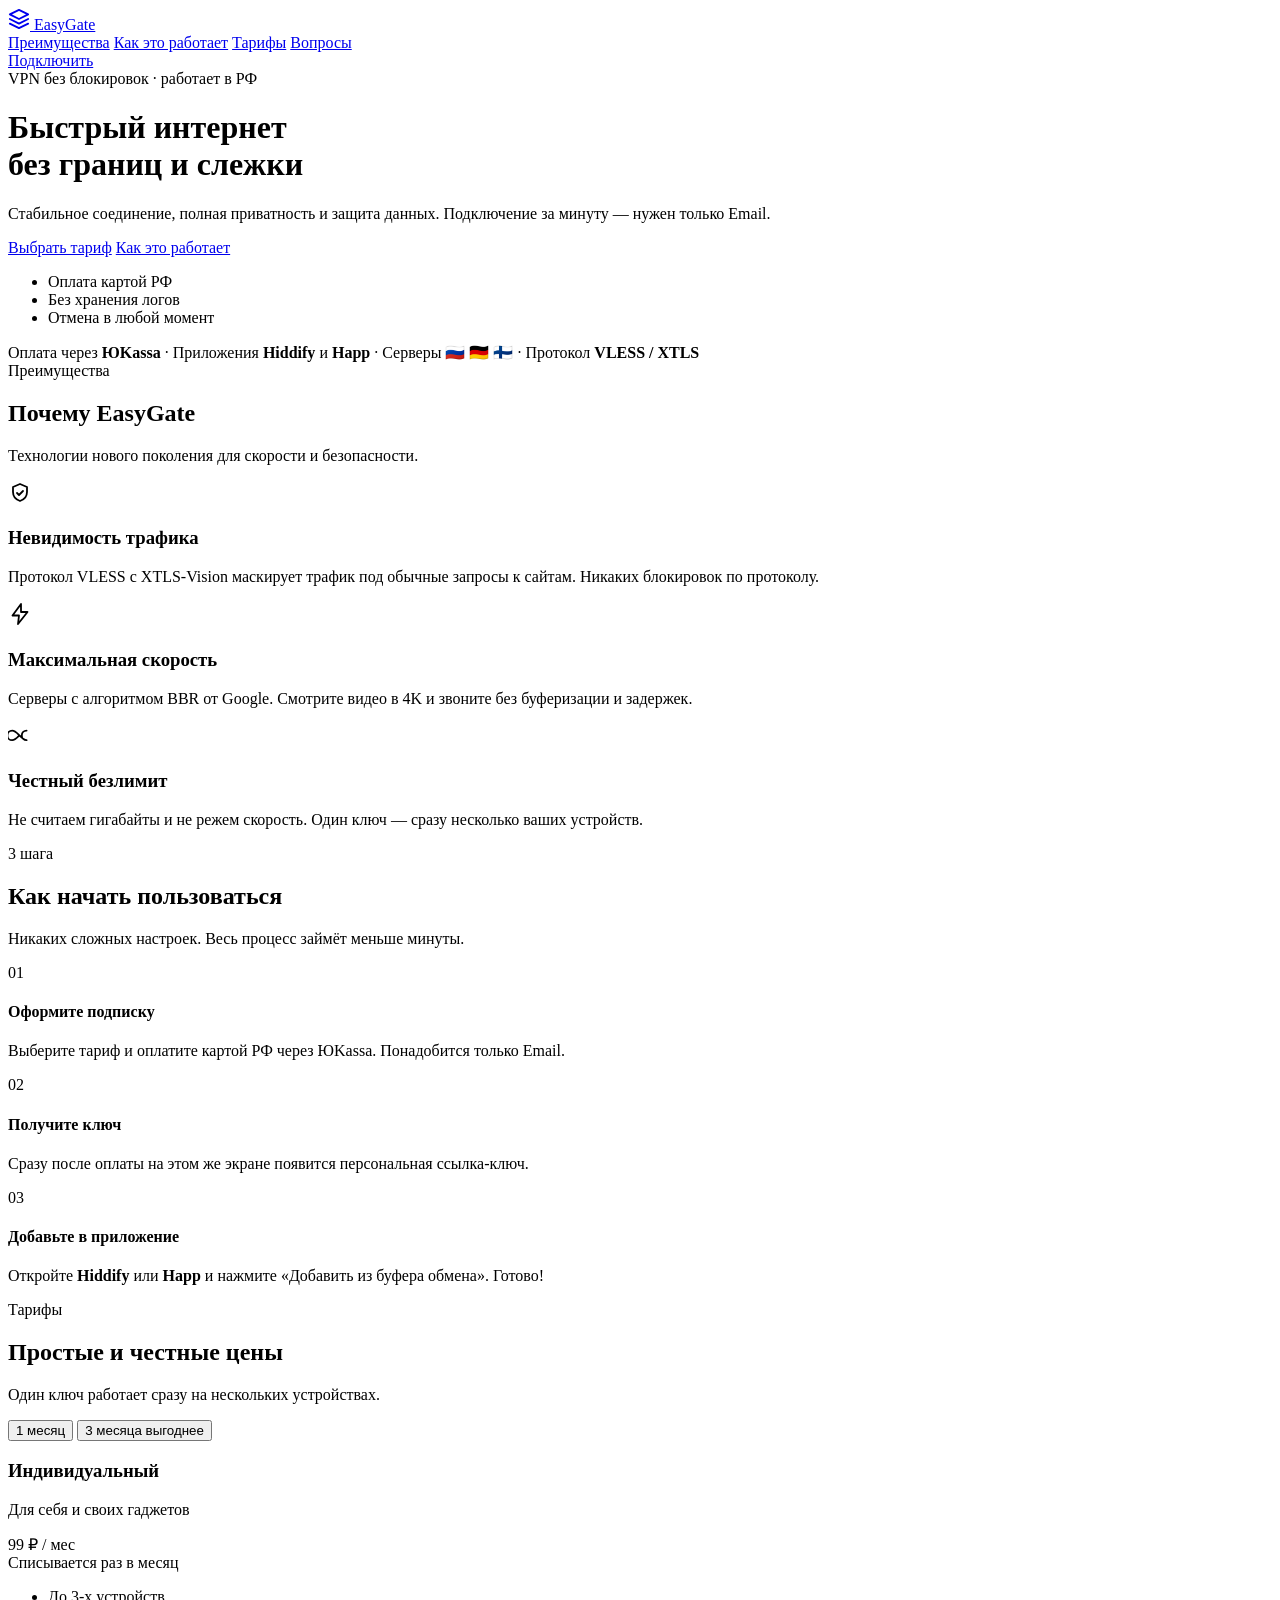
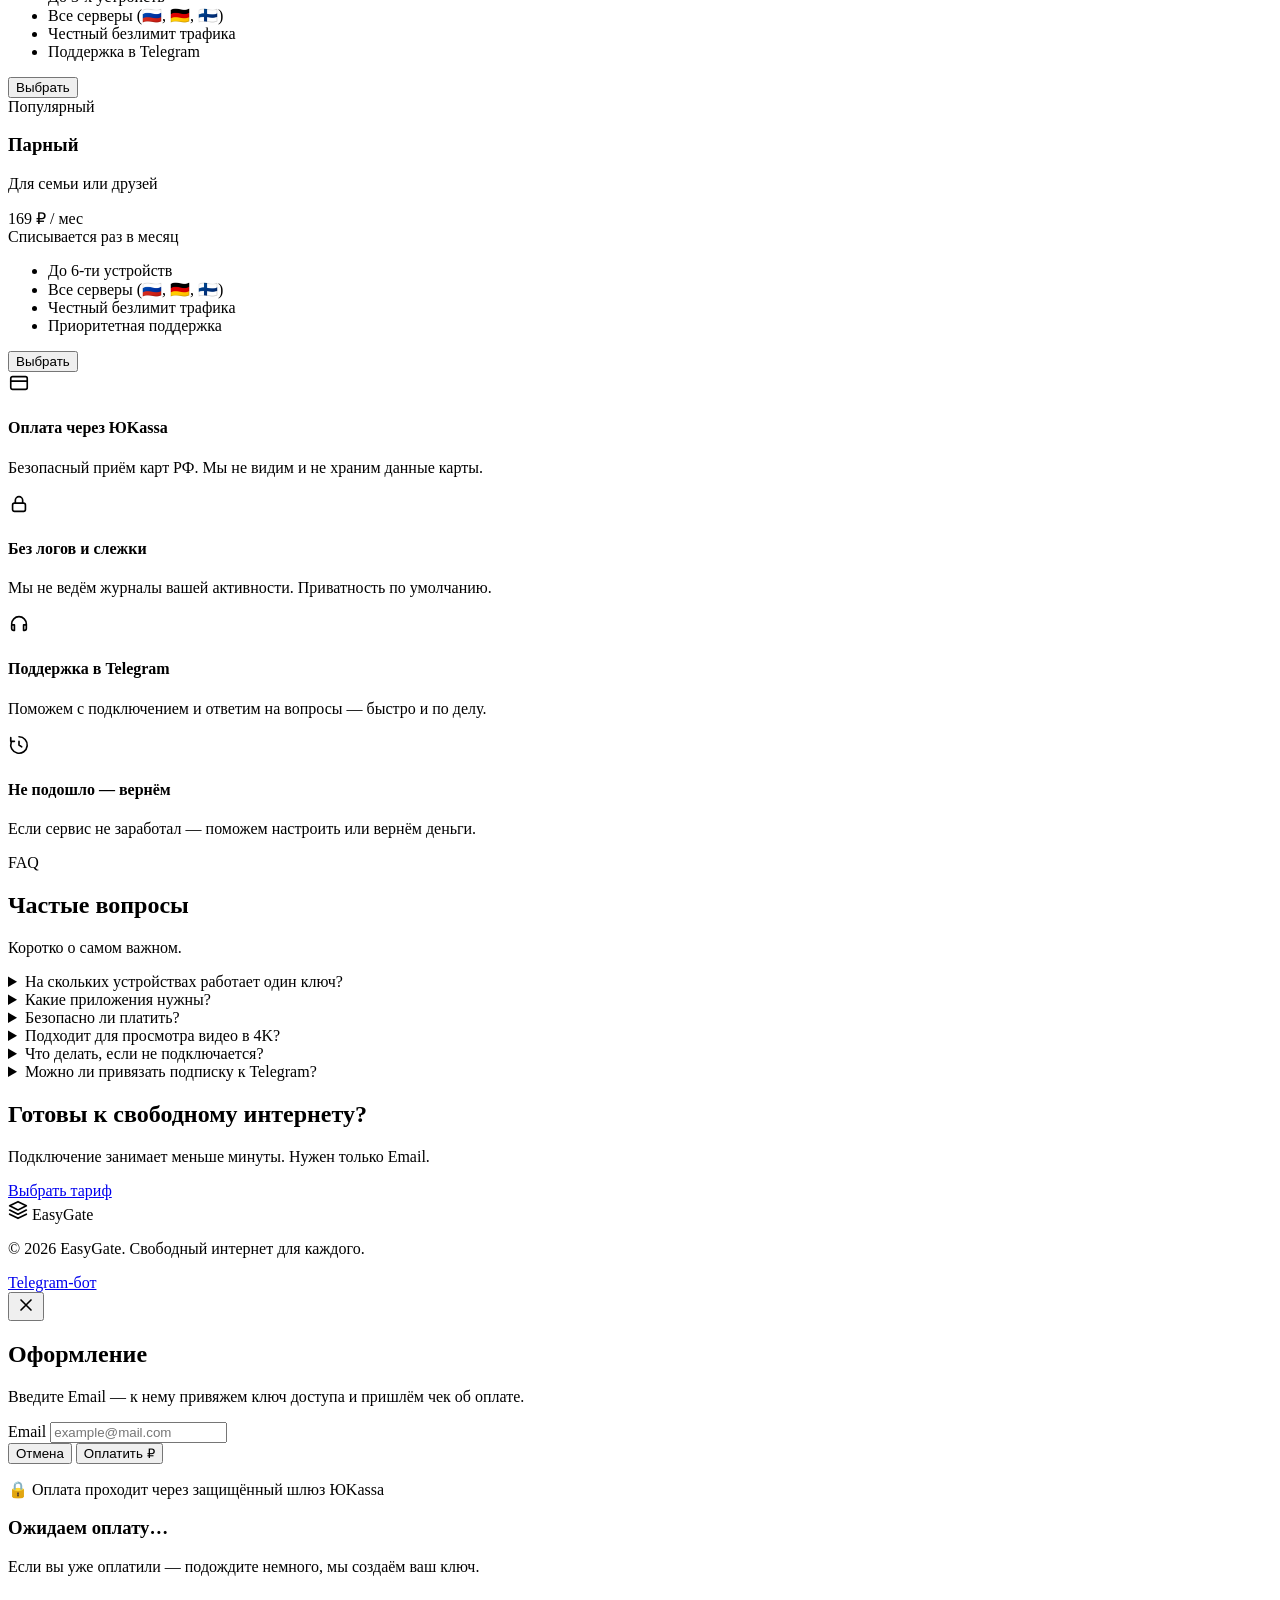
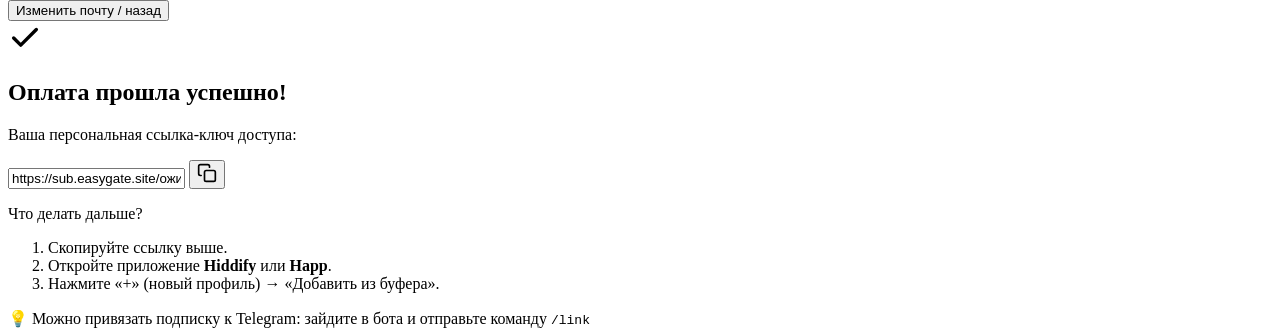
==== commit 04757eae: "Add SEO meta tags, robots.txt and sitemap to real EasyGate site Use the actual production index.html" ====
--- a/index.html
+++ b/index.html
@@ -2,475 +2,521 @@
 <html lang="ru">
 <head>
     <meta charset="UTF-8">
-    <meta name="viewport" content="width=device-width, initial-scale=1.0">
-
-    <title>EasyGate — VPN для России | Обход блокировок</title>
-    <meta name="description" content="Стабильный VPN для России на протоколе VLESS/Reality. Не определяется DPI, скорость до 1 Гбит/с, серверы в Европе. От 99 ₽/мес, оплата картой РФ.">
-    <meta name="keywords" content="VPN Россия, обход блокировок, VLESS Reality, купить VPN, дешёвый VPN">
-    <meta name="robots" content="index, follow">
-
-    <meta property="og:title" content="EasyGate — VPN для России">
-    <meta property="og:description" content="VLESS/Reality — не блокируется. Серверы в Европе. От 99 ₽/мес.">
-    <meta property="og:type" content="website">
-    <meta property="og:url" content="https://sub.easygate.site/">
-
+    <meta name="viewport" content="width=device-width, initial-scale=1.0, viewport-fit=cover">
+
+    <!-- ===================== SEO: ОСНОВНОЕ ===================== -->
+    <title>EasyGate — быстрый VPN для России без блокировок | от 99 ₽</title>
+    <meta name="description" content="EasyGate — быстрый и приватный VPN для России на протоколе VLESS/XTLS. Стабильное соединение, честный безлимит, без логов. Подключение за минуту, оплата картой РФ. Тарифы от 99 ₽/мес.">
+    <meta name="keywords" content="VPN для России, ВПН, обход блокировок, VLESS, XTLS, купить VPN, быстрый VPN, VPN без логов, EasyGate">
+    <meta name="robots" content="index, follow, max-image-preview:large">
+    <meta name="theme-color" content="#0b0f1a">
+    <meta name="author" content="EasyGate">
     <link rel="canonical" href="https://sub.easygate.site/">
-
+    <link rel="icon" type="image/svg+xml" href="/favicon.svg">
+
+    <!-- Шрифт Inter -->
     <link rel="preconnect" href="https://fonts.googleapis.com">
     <link rel="preconnect" href="https://fonts.gstatic.com" crossorigin>
     <link href="https://fonts.googleapis.com/css2?family=Inter:wght@400;500;600;700;800&display=swap" rel="stylesheet">
 
-    <link rel="stylesheet" href="assets/css/style.css">
+    <link rel="stylesheet" href="style.css">
+
+    <!-- ===================== OPEN GRAPH (соцсети, мессенджеры) ===================== -->
+    <meta property="og:site_name" content="EasyGate">
+    <meta property="og:title" content="EasyGate — быстрый VPN для России без блокировок">
+    <meta property="og:description" content="Стабильное соединение, полная приватность и честный безлимит. Подключение в один клик — нужен только Email. Оплата картой РФ.">
+    <meta property="og:image" content="https://sub.easygate.site/assets/preview.png?v=555">
+    <meta property="og:image:width" content="1200">
+    <meta property="og:image:height" content="630">
+    <meta property="og:url" content="https://sub.easygate.site/">
+    <meta property="og:type" content="website">
+    <meta property="og:locale" content="ru_RU">
+
+    <!-- ===================== TWITTER / X ===================== -->
+    <meta name="twitter:card" content="summary_large_image">
+    <meta name="twitter:title" content="EasyGate — быстрый VPN для России без блокировок">
+    <meta name="twitter:description" content="Стабильное соединение, приватность и честный безлимит. Подключение за минуту. Оплата картой РФ.">
+    <meta name="twitter:image" content="https://sub.easygate.site/assets/preview.png?v=555">
+
+    <!-- ===================== СТРУКТУРИРОВАННЫЕ ДАННЫЕ (Schema.org / JSON-LD) ===================== -->
+    <script type="application/ld+json">
+    {
+      "@context": "https://schema.org",
+      "@graph": [
+        {
+          "@type": "Organization",
+          "@id": "https://sub.easygate.site/#organization",
+          "name": "EasyGate",
+          "url": "https://sub.easygate.site/",
+          "logo": "https://sub.easygate.site/favicon.svg",
+          "description": "Быстрый и приватный VPN для России на протоколе VLESS/XTLS.",
+          "sameAs": ["https://t.me/EasyGate_paybot"]
+        },
+        {
+          "@type": "WebSite",
+          "@id": "https://sub.easygate.site/#website",
+          "url": "https://sub.easygate.site/",
+          "name": "EasyGate",
+          "inLanguage": "ru-RU",
+          "publisher": { "@id": "https://sub.easygate.site/#organization" }
+        },
+        {
+          "@type": "Product",
+          "name": "EasyGate VPN",
+          "description": "VPN-подписка с честным безлимитом, без логов. Протокол VLESS/XTLS, серверы в РФ, Германии и Финляндии.",
+          "brand": { "@id": "https://sub.easygate.site/#organization" },
+          "offers": [
+            {
+              "@type": "Offer",
+              "name": "Индивидуальный — 1 месяц",
+              "price": "99",
+              "priceCurrency": "RUB",
+              "availability": "https://schema.org/InStock",
+              "url": "https://sub.easygate.site/#pricing"
+            },
+            {
+              "@type": "Offer",
+              "name": "Индивидуальный — 3 месяца",
+              "price": "249",
+              "priceCurrency": "RUB",
+              "availability": "https://schema.org/InStock",
+              "url": "https://sub.easygate.site/#pricing"
+            },
+            {
+              "@type": "Offer",
+              "name": "Парный — 1 месяц",
+              "price": "169",
+              "priceCurrency": "RUB",
+              "availability": "https://schema.org/InStock",
+              "url": "https://sub.easygate.site/#pricing"
+            },
+            {
+              "@type": "Offer",
+              "name": "Парный — 3 месяца",
+              "price": "429",
+              "priceCurrency": "RUB",
+              "availability": "https://schema.org/InStock",
+              "url": "https://sub.easygate.site/#pricing"
+            }
+          ]
+        },
+        {
+          "@type": "FAQPage",
+          "mainEntity": [
+            {
+              "@type": "Question",
+              "name": "На скольких устройствах работает один ключ?",
+              "acceptedAnswer": {
+                "@type": "Answer",
+                "text": "Индивидуальный — до 3-х устройств, Парный — до 6-ти. Это могут быть телефоны, планшеты, ноутбуки и ПК одновременно."
+              }
+            },
+            {
+              "@type": "Question",
+              "name": "Какие приложения нужны?",
+              "acceptedAnswer": {
+                "@type": "Answer",
+                "text": "Бесплатные Hiddify или Happ — есть для iOS, Android, Windows и macOS. После оплаты скопируйте ключ и нажмите «Добавить из буфера обмена»."
+              }
+            },
+            {
+              "@type": "Question",
+              "name": "Безопасно ли платить?",
+              "acceptedAnswer": {
+                "@type": "Answer",
+                "text": "Да. Оплата проходит через ЮKassa — официальный платёжный сервис. Данные карты обрабатываются на её стороне, мы их не получаем и не храним."
+              }
+            },
+            {
+              "@type": "Question",
+              "name": "Подходит для просмотра видео в 4K?",
+              "acceptedAnswer": {
+                "@type": "Answer",
+                "text": "Да. Серверы настроены с алгоритмом BBR и честным безлимитом — скорости хватает для 4K, звонков и загрузок без ограничений."
+              }
+            },
+            {
+              "@type": "Question",
+              "name": "Что делать, если не подключается?",
+              "acceptedAnswer": {
+                "@type": "Answer",
+                "text": "Напишите нам в Telegram-бот — поможем настроить. Если запустить не получится, вернём деньги."
+              }
+            },
+            {
+              "@type": "Question",
+              "name": "Можно ли привязать подписку к Telegram?",
+              "acceptedAnswer": {
+                "@type": "Answer",
+                "text": "Да. Зайдите в нашего бота и отправьте команду /link — подписка привяжется к аккаунту, и управлять ей станет удобнее."
+              }
+            }
+          ]
+        }
+      ]
+    }
+    </script>
 </head>
 <body>
 
-<!-- ═══════════════════════════════ HEADER ═══════════════════════════════ -->
-<header class="header" id="header">
-    <div class="container header__inner">
-        <a href="/" class="logo">
-            <svg class="logo__icon" width="30" height="30" viewBox="0 0 30 30" fill="none">
-                <path d="M15 2L4 7.2V15c0 6.6 4.8 12.8 11 14.2C22.2 27.8 27 21.6 27 15V7.2L15 2Z" fill="url(#lg-header)"/>
-                <path d="M10.5 15.5L13.5 18.5L19.5 12" stroke="white" stroke-width="2" stroke-linecap="round" stroke-linejoin="round"/>
-                <defs>
-                    <linearGradient id="lg-header" x1="4" y1="2" x2="27" y2="29" gradientUnits="userSpaceOnUse">
-                        <stop stop-color="#6366f1"/>
-                        <stop offset="1" stop-color="#a855f7"/>
-                    </linearGradient>
-                </defs>
-            </svg>
+    <!-- ===================== НАВИГАЦИЯ ===================== -->
+    <nav class="navbar">
+        <a href="#" class="logo" aria-label="EasyGate — на главную">
+            <svg viewBox="0 0 24 24" width="22" height="22" stroke="currentColor" stroke-width="2" fill="none" stroke-linecap="round" stroke-linejoin="round"><path d="M12 2L2 7l10 5 10-5-10-5zM2 17l10 5 10-5M2 12l10 5 10-5"></path></svg>
             <span>EasyGate</span>
         </a>
-
-        <nav class="nav" id="nav">
-            <a href="#features" class="nav__link">Преимущества</a>
-            <a href="#how" class="nav__link">Как работает</a>
-            <a href="#pricing" class="nav__link">Тарифы</a>
-            <a href="#faq" class="nav__link">FAQ</a>
-        </nav>
-
-        <div class="header__right">
-            <a href="https://t.me/EasyGate_paybot" class="btn btn--primary btn--sm" target="_blank" rel="noopener">
-                <svg width="15" height="15" viewBox="0 0 24 24" fill="currentColor"><path d="M12 2C6.48 2 2 6.48 2 12s4.48 10 10 10 10-4.48 10-10S17.52 2 12 2zm4.64 6.8-1.7 8.04c-.12.58-.48.72-.96.44l-2.66-1.96-1.28 1.24c-.14.14-.26.26-.54.26l.18-2.7 4.82-4.36c.2-.18-.05-.28-.32-.1L7.6 14.52l-2.6-.82c-.56-.18-.58-.56.12-.82l10.16-3.92c.48-.16.9.12.76.84z"/></svg>
-                Telegram
-            </a>
-            <button class="burger" id="burger" aria-label="Открыть меню">
-                <span></span><span></span><span></span>
+        <div class="nav-links">
+            <a href="#features">Преимущества</a>
+            <a href="#how-it-works">Как это работает</a>
+            <a href="#pricing">Тарифы</a>
+            <a href="#faq">Вопросы</a>
+        </div>
+        <a href="#pricing" class="btn btn-primary btn-sm nav-cta">Подключить</a>
+    </nav>
+
+    <!-- ===================== HERO ===================== -->
+    <header class="hero">
+        <div class="container hero-inner">
+            <div class="eyebrow reveal">
+                <span class="dot"></span> VPN без блокировок · работает в РФ
+            </div>
+            <h1 class="reveal">Быстрый интернет<br>без границ и слежки</h1>
+            <p class="hero-subtitle reveal">Стабильное соединение, полная приватность и защита данных.
+                Подключение за минуту — нужен только Email.</p>
+
+            <div class="hero-actions reveal">
+                <a href="#pricing" class="btn btn-primary btn-lg">Выбрать тариф</a>
+                <a href="#how-it-works" class="btn btn-ghost btn-lg">Как это работает</a>
+            </div>
+
+            <ul class="hero-trust reveal">
+                <li>Оплата картой РФ</li>
+                <li>Без хранения логов</li>
+                <li>Отмена в любой момент</li>
+            </ul>
+        </div>
+    </header>
+
+    <!-- ===================== ПОЛОСА ДОВЕРИЯ ===================== -->
+    <div class="trust-strip reveal">
+        <div class="container trust-strip-inner">
+            <span>Оплата через&nbsp;<b>ЮKassa</b></span>
+            <span class="sep">·</span>
+            <span>Приложения&nbsp;<b>Hiddify</b>&nbsp;и&nbsp;<b>Happ</b></span>
+            <span class="sep">·</span>
+            <span>Серверы&nbsp;🇷🇺&nbsp;🇩🇪&nbsp;🇫🇮</span>
+            <span class="sep">·</span>
+            <span>Протокол&nbsp;<b>VLESS&nbsp;/&nbsp;XTLS</b></span>
+        </div>
+    </div>
+
+    <!-- ===================== ПРЕИМУЩЕСТВА ===================== -->
+    <section id="features" class="section">
+        <div class="container">
+            <div class="section-header reveal">
+                <span class="kicker">Преимущества</span>
+                <h2>Почему EasyGate</h2>
+                <p>Технологии нового поколения для скорости и безопасности.</p>
+            </div>
+            <div class="features-grid">
+                <div class="feature-card reveal">
+                    <div class="feature-icon">
+                        <svg viewBox="0 0 24 24" width="24" height="24" fill="none" stroke="currentColor" stroke-width="1.8" stroke-linecap="round" stroke-linejoin="round"><path d="M12 3l7 3v5c0 4.4-3 7.6-7 9-4-1.4-7-4.6-7-9V6l7-3z"></path><path d="M9 12l2 2 4-4"></path></svg>
+                    </div>
+                    <h3>Невидимость трафика</h3>
+                    <p>Протокол VLESS с XTLS-Vision маскирует трафик под обычные запросы к сайтам. Никаких блокировок по протоколу.</p>
+                </div>
+                <div class="feature-card reveal">
+                    <div class="feature-icon">
+                        <svg viewBox="0 0 24 24" width="24" height="24" fill="none" stroke="currentColor" stroke-width="1.8" stroke-linecap="round" stroke-linejoin="round"><path d="M13 2L4.5 13.5H11l-1 8.5L19.5 10H13l0-8z"></path></svg>
+                    </div>
+                    <h3>Максимальная скорость</h3>
+                    <p>Серверы с алгоритмом BBR от Google. Смотрите видео в 4K и звоните без буферизации и задержек.</p>
+                </div>
+                <div class="feature-card reveal">
+                    <div class="feature-icon">
+                        <svg viewBox="0 0 24 24" width="24" height="24" fill="none" stroke="currentColor" stroke-width="1.8" stroke-linecap="round" stroke-linejoin="round"><path d="M18.6 6.6a4.8 4.8 0 100 9.6c-3 0-5.4-3-7.2-4.8C9.6 9.6 7.2 6.6 4.2 6.6a4.8 4.8 0 100 9.6c3 0 5.4-3 7.2-4.8"></path></svg>
+                    </div>
+                    <h3>Честный безлимит</h3>
+                    <p>Не считаем гигабайты и не режем скорость. Один ключ — сразу несколько ваших устройств.</p>
+                </div>
+            </div>
+        </div>
+    </section>
+
+    <!-- ===================== КАК ЭТО РАБОТАЕТ ===================== -->
+    <section id="how-it-works" class="section section-alt">
+        <div class="container">
+            <div class="section-header reveal">
+                <span class="kicker">3 шага</span>
+                <h2>Как начать пользоваться</h2>
+                <p>Никаких сложных настроек. Весь процесс займёт меньше минуты.</p>
+            </div>
+            <div class="steps-container">
+                <div class="step-card reveal">
+                    <div class="step-number">01</div>
+                    <h4>Оформите подписку</h4>
+                    <p>Выберите тариф и оплатите картой РФ через ЮKassa. Понадобится только Email.</p>
+                </div>
+                <div class="step-card reveal">
+                    <div class="step-number">02</div>
+                    <h4>Получите ключ</h4>
+                    <p>Сразу после оплаты на этом же экране появится персональная ссылка-ключ.</p>
+                </div>
+                <div class="step-card reveal">
+                    <div class="step-number">03</div>
+                    <h4>Добавьте в приложение</h4>
+                    <p>Откройте <b>Hiddify</b> или <b>Happ</b> и нажмите «Добавить из буфера обмена». Готово!</p>
+                </div>
+            </div>
+        </div>
+    </section>
+
+    <!-- ===================== ТАРИФЫ ===================== -->
+    <section id="pricing" class="section">
+        <div class="container">
+            <div class="section-header reveal">
+                <span class="kicker">Тарифы</span>
+                <h2>Простые и честные цены</h2>
+                <p>Один ключ работает сразу на нескольких устройствах.</p>
+            </div>
+
+            <!-- Переключатель периода -->
+            <div class="billing-toggle reveal" role="tablist" aria-label="Период оплаты">
+                <button class="billing-opt active" data-period="mo" role="tab" aria-selected="true" onclick="app.setBilling('mo')">1 месяц</button>
+                <button class="billing-opt" data-period="q" role="tab" aria-selected="false" onclick="app.setBilling('q')">
+                    3 месяца <span class="save-pill">выгоднее</span>
+                </button>
+            </div>
+
+            <div class="pricing-grid">
+
+                <!-- Индивидуальный -->
+                <div class="pricing-card reveal"
+                     data-plan-mo="indiv_1" data-plan-q="indiv_3"
+                     data-price-mo="99" data-price-q="249"
+                     data-per-q="83" data-save-q="48">
+                    <div class="plan-head">
+                        <h3>Индивидуальный</h3>
+                        <p class="plan-tagline">Для себя и своих гаджетов</p>
+                    </div>
+                    <div class="price">
+                        <span class="price-amount">99</span>
+                        <span class="price-period">₽ / мес</span>
+                    </div>
+                    <div class="price-note">Списывается раз в месяц</div>
+                    <ul class="plan-features">
+                        <li>До 3-х устройств</li>
+                        <li>Все серверы (🇷🇺, 🇩🇪, 🇫🇮)</li>
+                        <li>Честный безлимит трафика</li>
+                        <li>Поддержка в Telegram</li>
+                    </ul>
+                    <button class="btn btn-outline card-cta" onclick="app.buy(this)">Выбрать</button>
+                </div>
+
+                <!-- Парный (популярный) -->
+                <div class="pricing-card popular reveal"
+                     data-plan-mo="pair_1" data-plan-q="pair_3"
+                     data-price-mo="169" data-price-q="429"
+                     data-per-q="143" data-save-q="78">
+                    <div class="badge">Популярный</div>
+                    <div class="plan-head">
+                        <h3>Парный</h3>
+                        <p class="plan-tagline">Для семьи или друзей</p>
+                    </div>
+                    <div class="price">
+                        <span class="price-amount">169</span>
+                        <span class="price-period">₽ / мес</span>
+                    </div>
+                    <div class="price-note">Списывается раз в месяц</div>
+                    <ul class="plan-features">
+                        <li>До 6-ти устройств</li>
+                        <li>Все серверы (🇷🇺, 🇩🇪, 🇫🇮)</li>
+                        <li>Честный безлимит трафика</li>
+                        <li>Приоритетная поддержка</li>
+                    </ul>
+                    <button class="btn btn-primary card-cta" onclick="app.buy(this)">Выбрать</button>
+                </div>
+
+            </div>
+        </div>
+    </section>
+
+    <!-- ===================== БЛОК ДОВЕРИЯ (ГАРАНТИИ) ===================== -->
+    <section class="section section-alt">
+        <div class="container">
+            <div class="guarantees">
+                <div class="guarantee reveal">
+                    <svg viewBox="0 0 24 24" width="22" height="22" fill="none" stroke="currentColor" stroke-width="1.8" stroke-linecap="round" stroke-linejoin="round"><rect x="3" y="5" width="18" height="14" rx="2"></rect><path d="M3 10h18"></path></svg>
+                    <div>
+                        <h4>Оплата через ЮKassa</h4>
+                        <p>Безопасный приём карт РФ. Мы не видим и не храним данные карты.</p>
+                    </div>
+                </div>
+                <div class="guarantee reveal">
+                    <svg viewBox="0 0 24 24" width="22" height="22" fill="none" stroke="currentColor" stroke-width="1.8" stroke-linecap="round" stroke-linejoin="round"><rect x="5" y="11" width="14" height="9" rx="2"></rect><path d="M8 11V8a4 4 0 018 0v3"></path></svg>
+                    <div>
+                        <h4>Без логов и слежки</h4>
+                        <p>Мы не ведём журналы вашей активности. Приватность по умолчанию.</p>
+                    </div>
+                </div>
+                <div class="guarantee reveal">
+                    <svg viewBox="0 0 24 24" width="22" height="22" fill="none" stroke="currentColor" stroke-width="1.8" stroke-linecap="round" stroke-linejoin="round"><path d="M4 12a8 8 0 1116 0v5a2 2 0 01-2 2h-1v-6h3"></path><path d="M4 13H7v6H6a2 2 0 01-2-2v-4z"></path></svg>
+                    <div>
+                        <h4>Поддержка в Telegram</h4>
+                        <p>Поможем с подключением и ответим на вопросы — быстро и по делу.</p>
+                    </div>
+                </div>
+                <div class="guarantee reveal">
+                    <svg viewBox="0 0 24 24" width="22" height="22" fill="none" stroke="currentColor" stroke-width="1.8" stroke-linecap="round" stroke-linejoin="round"><path d="M12 3a9 9 0 11-8.5 6"></path><path d="M3 4v4h4"></path><path d="M12 8v4l3 2"></path></svg>
+                    <div>
+                        <h4>Не подошло — вернём</h4>
+                        <p>Если сервис не заработал — поможем настроить или вернём деньги.</p>
+                    </div>
+                </div>
+            </div>
+        </div>
+    </section>
+
+    <!-- ===================== FAQ ===================== -->
+    <section id="faq" class="section">
+        <div class="container container-narrow">
+            <div class="section-header reveal">
+                <span class="kicker">FAQ</span>
+                <h2>Частые вопросы</h2>
+                <p>Коротко о самом важном.</p>
+            </div>
+
+            <div class="faq-list">
+                <details class="faq-item reveal">
+                    <summary>На скольких устройствах работает один ключ?<span class="faq-icon"></span></summary>
+                    <div class="faq-body"><p>Индивидуальный — до 3-х устройств, Парный — до 6-ти. Это могут быть телефоны, планшеты, ноутбуки и ПК одновременно.</p></div>
+                </details>
+                <details class="faq-item reveal">
+                    <summary>Какие приложения нужны?<span class="faq-icon"></span></summary>
+                    <div class="faq-body"><p>Бесплатные <b>Hiddify</b> или <b>Happ</b> — есть для iOS, Android, Windows и macOS. После оплаты скопируйте ключ и нажмите «Добавить из буфера обмена».</p></div>
+                </details>
+                <details class="faq-item reveal">
+                    <summary>Безопасно ли платить?<span class="faq-icon"></span></summary>
+                    <div class="faq-body"><p>Да. Оплата проходит через <b>ЮKassa</b> — официальный платёжный сервис. Данные карты обрабатываются на её стороне, мы их не получаем и не храним.</p></div>
+                </details>
+                <details class="faq-item reveal">
+                    <summary>Подходит для просмотра видео в 4K?<span class="faq-icon"></span></summary>
+                    <div class="faq-body"><p>Да. Серверы настроены с алгоритмом BBR и честным безлимитом — скорости хватает для 4K, звонков и загрузок без ограничений.</p></div>
+                </details>
+                <details class="faq-item reveal">
+                    <summary>Что делать, если не подключается?<span class="faq-icon"></span></summary>
+                    <div class="faq-body"><p>Напишите нам в Telegram-бот — поможем настроить. Если запустить не получится, вернём деньги.</p></div>
+                </details>
+                <details class="faq-item reveal">
+                    <summary>Можно ли привязать подписку к Telegram?<span class="faq-icon"></span></summary>
+                    <div class="faq-body"><p>Да. Зайдите в нашего бота и отправьте команду <code>/link</code> — подписка привяжется к аккаунту, и управлять ей станет удобнее.</p></div>
+                </details>
+            </div>
+        </div>
+    </section>
+
+    <!-- ===================== ФИНАЛЬНЫЙ CTA ===================== -->
+    <section class="section">
+        <div class="container">
+            <div class="cta-band reveal">
+                <h2>Готовы к свободному интернету?</h2>
+                <p>Подключение занимает меньше минуты. Нужен только Email.</p>
+                <a href="#pricing" class="btn btn-primary btn-lg">Выбрать тариф</a>
+            </div>
+        </div>
+    </section>
+
+    <!-- ===================== ПОДВАЛ ===================== -->
+    <footer class="footer">
+        <div class="container footer-inner">
+            <div class="logo footer-logo">
+                <svg viewBox="0 0 24 24" width="20" height="20" stroke="currentColor" stroke-width="2" fill="none" stroke-linecap="round" stroke-linejoin="round"><path d="M12 2L2 7l10 5 10-5-10-5zM2 17l10 5 10-5M2 12l10 5 10-5"></path></svg>
+                <span>EasyGate</span>
+            </div>
+            <p class="footer-copy">© 2026 EasyGate. Свободный интернет для каждого.</p>
+            <div class="footer-links">
+                <a href="https://t.me/EasyGate_paybot" target="_blank" rel="noopener">Telegram-бот</a>
+            </div>
+        </div>
+    </footer>
+
+    <!-- ==========================================
+         МОДАЛЬНЫЕ ОКНА (СКРЫТЫ ПО УМОЛЧАНИЮ)
+         ========================================== -->
+
+    <!-- Модалка 1: Ввод Email перед оплатой -->
+    <div id="payment-modal" class="modal-overlay">
+        <div class="modal-content" role="dialog" aria-modal="true" aria-labelledby="modal-title-plan">
+            <button class="modal-close" aria-label="Закрыть" onclick="app.closeModal('payment-modal')">
+                <svg viewBox="0 0 24 24" width="20" height="20" stroke="currentColor" stroke-width="2" fill="none" stroke-linecap="round"><path d="M18 6L6 18M6 6l12 12"></path></svg>
             </button>
+            <h2 class="modal-title" id="modal-title-plan">Оформление</h2>
+            <p class="modal-desc">Введите Email — к нему привяжем ключ доступа и пришлём чек об оплате.</p>
+
+            <div id="modal-error" class="message-error hidden"></div>
+
+            <label class="field-label" for="user-email">Email</label>
+            <input type="email" id="user-email" class="input-field" placeholder="example@mail.com" autocomplete="email" required>
+
+            <div class="modal-actions">
+                <button class="btn btn-outline" onclick="app.closeModal('payment-modal')">Отмена</button>
+                <button class="btn btn-primary" id="btn-pay" onclick="app.processPayment()">Оплатить <span id="modal-price"></span> ₽</button>
+            </div>
+
+            <p class="modal-foot">🔒 Оплата проходит через защищённый шлюз ЮKassa</p>
         </div>
     </div>
-</header>
-
-<!-- ═══════════════════════════════ HERO ═══════════════════════════════ -->
-<section class="hero" id="hero">
-    <div class="hero__bg">
-        <div class="orb orb--1"></div>
-        <div class="orb orb--2"></div>
-        <div class="hero__grid"></div>
+
+    <!-- Модалка 2: Успех и выдача ключа -->
+    <div id="success-modal" class="modal-overlay">
+        <div class="modal-content text-center">
+
+            <!-- Состояние загрузки -->
+            <div id="loading-state">
+                <div class="modal-status-content">
+                    <div class="spinner"></div>
+                    <h3 class="modal-title">Ожидаем оплату…</h3>
+                    <p class="modal-desc">Если вы уже оплатили — подождите немного, мы создаём ваш ключ.</p>
+                    <button onclick="app.resetToInput()" class="btn btn-ghost btn-block" style="margin-top: 8px;">
+                        Изменить почту / назад
+                    </button>
+                </div>
+            </div>
+
+            <!-- Состояние успеха -->
+            <div id="success-state" class="hidden">
+                <div class="success-icon">
+                    <svg viewBox="0 0 24 24" width="34" height="34" fill="none" stroke="currentColor" stroke-width="2.4" stroke-linecap="round" stroke-linejoin="round"><path d="M20 6L9 17l-5-5"></path></svg>
+                </div>
+                <h2 class="modal-title">Оплата прошла успешно!</h2>
+                <p class="modal-desc">Ваша персональная ссылка-ключ доступа:</p>
+
+                <div class="copy-box">
+                    <input type="text" id="sub-link" class="input-field" readonly value="https://sub.easygate.site/ожидание...">
+                    <button class="btn btn-primary btn-icon" id="btn-copy" aria-label="Скопировать ключ" onclick="app.copyKey()">
+                        <svg viewBox="0 0 24 24" width="20" height="20" stroke="currentColor" stroke-width="2" fill="none" stroke-linecap="round" stroke-linejoin="round"><rect x="9" y="9" width="13" height="13" rx="2" ry="2"></rect><path d="M5 15H4a2 2 0 0 1-2-2V4a2 2 0 0 1 2-2h9a2 2 0 0 1 2 2v1"></path></svg>
+                    </button>
+                </div>
+
+                <div class="success-instructions">
+                    <p class="si-title">Что делать дальше?</p>
+                    <ol class="si-steps">
+                        <li>Скопируйте ссылку выше.</li>
+                        <li>Откройте приложение <b>Hiddify</b> или <b>Happ</b>.</li>
+                        <li>Нажмите «+» (новый профиль) → «Добавить из буфера».</li>
+                    </ol>
+                    <div class="tg-link-box">
+                        💡 Можно привязать подписку к Telegram: зайдите в бота и отправьте команду <code>/link</code>
+                    </div>
+                </div>
+            </div>
+
+        </div>
     </div>
 
-    <div class="container hero__body">
-        <div class="badge fade-up">
-            <span class="badge__dot"></span>
-            Работает в России · VLESS/Reality
-        </div>
-
-        <h1 class="hero__title fade-up">
-            Интернет<br>
-            <span class="g-text">без блокировок</span>
-        </h1>
-
-        <p class="hero__desc fade-up">
-            EasyGate работает на протоколе VLESS/Reality — трафик выглядит как обычный HTTPS.
-            Роскомнадзор и DPI его не видят. Скорость до&nbsp;1&nbsp;Гбит/с, серверы в Европе.
-        </p>
-
-        <div class="hero__actions fade-up">
-            <a href="#pricing" class="btn btn--primary btn--xl">
-                Выбрать тариф
-                <svg width="18" height="18" viewBox="0 0 24 24" fill="none" stroke="currentColor" stroke-width="2.2" stroke-linecap="round" stroke-linejoin="round"><line x1="5" y1="12" x2="19" y2="12"/><polyline points="12 5 19 12 12 19"/></svg>
-            </a>
-            <a href="https://t.me/EasyGate_paybot" class="btn btn--ghost btn--xl" target="_blank" rel="noopener">
-                <svg width="18" height="18" viewBox="0 0 24 24" fill="currentColor"><path d="M12 2C6.48 2 2 6.48 2 12s4.48 10 10 10 10-4.48 10-10S17.52 2 12 2zm4.64 6.8-1.7 8.04c-.12.58-.48.72-.96.44l-2.66-1.96-1.28 1.24c-.14.14-.26.26-.54.26l.18-2.7 4.82-4.36c.2-.18-.05-.28-.32-.1L7.6 14.52l-2.6-.82c-.56-.18-.58-.56.12-.82l10.16-3.92c.48-.16.9.12.76.84z"/></svg>
-                Написать в бот
-            </a>
-        </div>
-
-        <div class="hero__stats fade-up">
-            <div class="hstat">
-                <span class="hstat__val">99.9%</span>
-                <span class="hstat__lbl">Uptime</span>
-            </div>
-            <div class="hstat__sep"></div>
-            <div class="hstat">
-                <span class="hstat__val">1 Гбит/с</span>
-                <span class="hstat__lbl">Скорость</span>
-            </div>
-            <div class="hstat__sep"></div>
-            <div class="hstat">
-                <span class="hstat__val">3 страны</span>
-                <span class="hstat__lbl">Серверов</span>
-            </div>
-            <div class="hstat__sep"></div>
-            <div class="hstat">
-                <span class="hstat__val">от 99 ₽</span>
-                <span class="hstat__lbl">В месяц</span>
-            </div>
-        </div>
-    </div>
-</section>
-
-<!-- ═══════════════════════════════ FEATURES ═══════════════════════════════ -->
-<section class="section features" id="features">
-    <div class="container">
-        <div class="sec-header fade-up">
-            <span class="sec-label">Преимущества</span>
-            <h2>Почему выбирают <span class="g-text">EasyGate</span></h2>
-            <p>Сделан специально под Россию — знаем все методы блокировок и успешно их обходим</p>
-        </div>
-
-        <div class="features__grid">
-            <div class="fcard fade-up">
-                <div class="fcard__icon">
-                    <svg width="22" height="22" viewBox="0 0 24 24" fill="none" stroke="currentColor" stroke-width="2" stroke-linecap="round" stroke-linejoin="round"><polyline points="13 2 3 14 12 14 11 22 21 10 12 10 13 2"/></svg>
-                </div>
-                <h3>Максимальная скорость</h3>
-                <p>VLESS работает напрямую без лишних обёрток. До 1 Гбит/с — стриминг 4K, видеозвонки и загрузки без задержек.</p>
-            </div>
-
-            <div class="fcard fade-up">
-                <div class="fcard__icon">
-                    <svg width="22" height="22" viewBox="0 0 24 24" fill="none" stroke="currentColor" stroke-width="2" stroke-linecap="round" stroke-linejoin="round"><rect x="3" y="11" width="18" height="11" rx="2"/><path d="M7 11V7a5 5 0 0 1 10 0v4"/></svg>
-                </div>
-                <h3>Не определяется DPI</h3>
-                <p>Reality маскирует трафик под обычный HTTPS. Провайдер видит подключение к легитимному сайту — не VPN.</p>
-            </div>
-
-            <div class="fcard fade-up">
-                <div class="fcard__icon">
-                    <svg width="22" height="22" viewBox="0 0 24 24" fill="none" stroke="currentColor" stroke-width="2" stroke-linecap="round" stroke-linejoin="round"><rect x="5" y="2" width="14" height="20" rx="2"/><line x1="12" y1="18" x2="12.01" y2="18"/></svg>
-                </div>
-                <h3>Все устройства</h3>
-                <p>iOS, Android, Windows, macOS, Linux. Один ключ — все устройства. Инструкция по установке придёт на email.</p>
-            </div>
-
-            <div class="fcard fade-up">
-                <div class="fcard__icon">
-                    <svg width="22" height="22" viewBox="0 0 24 24" fill="none" stroke="currentColor" stroke-width="2" stroke-linecap="round" stroke-linejoin="round"><circle cx="12" cy="12" r="10"/><line x1="2" y1="12" x2="22" y2="12"/><path d="M12 2a15.3 15.3 0 0 1 4 10 15.3 15.3 0 0 1-4 10 15.3 15.3 0 0 1-4-10 15.3 15.3 0 0 1 4-10z"/></svg>
-                </div>
-                <h3>Серверы в Европе</h3>
-                <p>Финляндия, Нидерланды, Германия. Минимальная задержка для российских пользователей.</p>
-            </div>
-        </div>
-    </div>
-</section>
-
-<!-- ═══════════════════════════════ HOW IT WORKS ═══════════════════════════════ -->
-<section class="section how" id="how">
-    <div class="container">
-        <div class="sec-header fade-up">
-            <span class="sec-label">Подключение</span>
-            <h2>Три шага до <span class="g-text">свободного интернета</span></h2>
-        </div>
-
-        <div class="how__steps">
-            <div class="how__step fade-up">
-                <div class="how__num">01</div>
-                <div class="how__content">
-                    <h3>Выберите тариф</h3>
-                    <p>Введите email, нажмите «Купить» — откроется страница ЮКасса. Оплата картой РФ (Visa, Mastercard, МИР), быстро и безопасно.</p>
-                </div>
-            </div>
-            <div class="how__line fade-up"></div>
-            <div class="how__step fade-up">
-                <div class="how__num">02</div>
-                <div class="how__content">
-                    <h3>Получите ключ</h3>
-                    <p>После оплаты на email придёт письмо со ссылкой-конфигурацией и инструкцией по установке. Ключ также доступен в Telegram-боте.</p>
-                </div>
-            </div>
-            <div class="how__line fade-up"></div>
-            <div class="how__step fade-up">
-                <div class="how__num">03</div>
-                <div class="how__content">
-                    <h3>Подключитесь</h3>
-                    <p>Установите приложение (Streisand, v2rayNG, Hiddify), импортируйте ссылку одной кнопкой — и вы онлайн.</p>
-                </div>
-            </div>
-        </div>
-    </div>
-</section>
-
-<!-- ═══════════════════════════════ PRICING ═══════════════════════════════ -->
-<section class="section pricing" id="pricing">
-    <div class="container">
-        <div class="sec-header fade-up">
-            <span class="sec-label">Тарифы</span>
-            <h2>Простые и <span class="g-text">честные цены</span></h2>
-            <p>Никаких скрытых платежей и авторекурренции. Оплатили — доступ на срок.</p>
-        </div>
-
-        <div class="ptoggle fade-up" id="ptoggle">
-            <button class="ptoggle__btn active" data-period="1">1 месяц</button>
-            <button class="ptoggle__btn" data-period="3">
-                3 месяца
-                <span class="ptoggle__badge">−16%</span>
-            </button>
-        </div>
-
-        <div class="pricing__grid">
-            <!-- Individual -->
-            <div class="pcard fade-up"
-                 data-id-1="indiv_1" data-id-3="indiv_3"
-                 data-name="Индивидуальный">
-                <div class="pcard__head">
-                    <div class="pcard__icon">
-                        <svg width="22" height="22" viewBox="0 0 24 24" fill="none" stroke="currentColor" stroke-width="2" stroke-linecap="round" stroke-linejoin="round"><path d="M20 21v-2a4 4 0 0 0-4-4H8a4 4 0 0 0-4 4v2"/><circle cx="12" cy="7" r="4"/></svg>
-                    </div>
-                    <div>
-                        <h3>Индивидуальный</h3>
-                        <p class="pcard__sub">до 3 устройств</p>
-                    </div>
-                </div>
-
-                <div class="pcard__price">
-                    <span class="pcard__amount" data-p1="99" data-p3="249">99</span>
-                    <div class="pcard__price-meta">
-                        <span class="pcard__currency">₽</span>
-                        <span class="pcard__period" data-l1="/ месяц" data-l3="/ 3 месяца">/ месяц</span>
-                    </div>
-                </div>
-                <p class="pcard__saving" hidden>Экономия 48 ₽</p>
-
-                <ul class="pcard__features">
-                    <li><svg width="14" height="14" viewBox="0 0 24 24" fill="none" stroke="currentColor" stroke-width="2.5" stroke-linecap="round" stroke-linejoin="round"><polyline points="20 6 9 17 4 12"/></svg>До 3 устройств одновременно</li>
-                    <li><svg width="14" height="14" viewBox="0 0 24 24" fill="none" stroke="currentColor" stroke-width="2.5" stroke-linecap="round" stroke-linejoin="round"><polyline points="20 6 9 17 4 12"/></svg>Серверы FI / NL / DE</li>
-                    <li><svg width="14" height="14" viewBox="0 0 24 24" fill="none" stroke="currentColor" stroke-width="2.5" stroke-linecap="round" stroke-linejoin="round"><polyline points="20 6 9 17 4 12"/></svg>Скорость до 1 Гбит/с</li>
-                    <li><svg width="14" height="14" viewBox="0 0 24 24" fill="none" stroke="currentColor" stroke-width="2.5" stroke-linecap="round" stroke-linejoin="round"><polyline points="20 6 9 17 4 12"/></svg>Поддержка в Telegram</li>
-                </ul>
-
-                <button class="btn btn--outline btn--full js-buy" data-plan-id="indiv_1">Купить</button>
-            </div>
-
-            <!-- Pair (popular) -->
-            <div class="pcard pcard--hot fade-up"
-                 data-id-1="pair_1" data-id-3="pair_3"
-                 data-name="Парный">
-                <div class="pcard__popular">Популярный</div>
-
-                <div class="pcard__head">
-                    <div class="pcard__icon pcard__icon--accent">
-                        <svg width="22" height="22" viewBox="0 0 24 24" fill="none" stroke="currentColor" stroke-width="2" stroke-linecap="round" stroke-linejoin="round"><path d="M17 21v-2a4 4 0 0 0-4-4H5a4 4 0 0 0-4 4v2"/><circle cx="9" cy="7" r="4"/><path d="M23 21v-2a4 4 0 0 0-3-3.87"/><path d="M16 3.13a4 4 0 0 1 0 7.75"/></svg>
-                    </div>
-                    <div>
-                        <h3>Парный</h3>
-                        <p class="pcard__sub">до 6 устройств</p>
-                    </div>
-                </div>
-
-                <div class="pcard__price">
-                    <span class="pcard__amount" data-p1="169" data-p3="429">169</span>
-                    <div class="pcard__price-meta">
-                        <span class="pcard__currency">₽</span>
-                        <span class="pcard__period" data-l1="/ месяц" data-l3="/ 3 месяца">/ месяц</span>
-                    </div>
-                </div>
-                <p class="pcard__saving" hidden>Экономия 78 ₽</p>
-
-                <ul class="pcard__features">
-                    <li><svg width="14" height="14" viewBox="0 0 24 24" fill="none" stroke="currentColor" stroke-width="2.5" stroke-linecap="round" stroke-linejoin="round"><polyline points="20 6 9 17 4 12"/></svg>До 6 устройств одновременно</li>
-                    <li><svg width="14" height="14" viewBox="0 0 24 24" fill="none" stroke="currentColor" stroke-width="2.5" stroke-linecap="round" stroke-linejoin="round"><polyline points="20 6 9 17 4 12"/></svg>Серверы FI / NL / DE</li>
-                    <li><svg width="14" height="14" viewBox="0 0 24 24" fill="none" stroke="currentColor" stroke-width="2.5" stroke-linecap="round" stroke-linejoin="round"><polyline points="20 6 9 17 4 12"/></svg>Скорость до 1 Гбит/с</li>
-                    <li><svg width="14" height="14" viewBox="0 0 24 24" fill="none" stroke="currentColor" stroke-width="2.5" stroke-linecap="round" stroke-linejoin="round"><polyline points="20 6 9 17 4 12"/></svg>Для семьи или друзей</li>
-                    <li><svg width="14" height="14" viewBox="0 0 24 24" fill="none" stroke="currentColor" stroke-width="2.5" stroke-linecap="round" stroke-linejoin="round"><polyline points="20 6 9 17 4 12"/></svg>Поддержка в Telegram</li>
-                </ul>
-
-                <button class="btn btn--primary btn--full js-buy" data-plan-id="pair_1">Купить</button>
-            </div>
-        </div>
-
-        <p class="pricing__note fade-up">
-            <svg width="15" height="15" viewBox="0 0 24 24" fill="none" stroke="currentColor" stroke-width="2" stroke-linecap="round" stroke-linejoin="round"><circle cx="12" cy="12" r="10"/><line x1="12" y1="8" x2="12" y2="12"/><line x1="12" y1="16" x2="12.01" y2="16"/></svg>
-            Оплата через ЮКасса — Visa, Mastercard, МИР. Автопродление не подключается.
-        </p>
-    </div>
-</section>
-
-<!-- ═══════════════════════════════ FAQ ═══════════════════════════════ -->
-<section class="section faq" id="faq">
-    <div class="container">
-        <div class="sec-header fade-up">
-            <span class="sec-label">FAQ</span>
-            <h2>Частые <span class="g-text">вопросы</span></h2>
-        </div>
-
-        <div class="faq__list fade-up">
-            <div class="faq__item">
-                <button class="faq__q">
-                    Что такое VLESS/Reality и чем это лучше обычного VPN?
-                    <svg class="faq__chevron" width="18" height="18" viewBox="0 0 24 24" fill="none" stroke="currentColor" stroke-width="2" stroke-linecap="round" stroke-linejoin="round"><polyline points="6 9 12 15 18 9"/></svg>
-                </button>
-                <div class="faq__a">
-                    <p>Обычные протоколы (OpenVPN, WireGuard) легко определяются системами DPI и блокируются. VLESS/Reality маскирует трафик под легитимный HTTPS: провайдер видит обращение к обычному сайту — не VPN-сервер.</p>
-                </div>
-            </div>
-
-            <div class="faq__item">
-                <button class="faq__q">
-                    На каких устройствах работает?
-                    <svg class="faq__chevron" width="18" height="18" viewBox="0 0 24 24" fill="none" stroke="currentColor" stroke-width="2" stroke-linecap="round" stroke-linejoin="round"><polyline points="6 9 12 15 18 9"/></svg>
-                </button>
-                <div class="faq__a">
-                    <p>iOS — Streisand или v2Box. Android — v2rayNG или Hiddify. Windows и macOS — Hiddify. Linux — v2rayNG. Подробная инструкция придёт на email после оплаты.</p>
-                </div>
-            </div>
-
-            <div class="faq__item">
-                <button class="faq__q">
-                    Сколько устройств можно подключить одновременно?
-                    <svg class="faq__chevron" width="18" height="18" viewBox="0 0 24 24" fill="none" stroke="currentColor" stroke-width="2" stroke-linecap="round" stroke-linejoin="round"><polyline points="6 9 12 15 18 9"/></svg>
-                </button>
-                <div class="faq__a">
-                    <p>Индивидуальный тариф — до 3 устройств одновременно. Парный — до 6. Один ключ работает на всех устройствах, но активных одновременно не более лимита.</p>
-                </div>
-            </div>
-
-            <div class="faq__item">
-                <button class="faq__q">
-                    Что происходит после окончания подписки?
-                    <svg class="faq__chevron" width="18" height="18" viewBox="0 0 24 24" fill="none" stroke="currentColor" stroke-width="2" stroke-linecap="round" stroke-linejoin="round"><polyline points="6 9 12 15 18 9"/></svg>
-                </button>
-                <div class="faq__a">
-                    <p>Доступ автоматически отключается. Автопродления нет — вы платите только тогда, когда сами хотите. Для продления купите новый ключ — конфиг в приложении обновится автоматически.</p>
-                </div>
-            </div>
-
-            <div class="faq__item">
-                <button class="faq__q">
-                    Что делать, если VPN не работает?
-                    <svg class="faq__chevron" width="18" height="18" viewBox="0 0 24 24" fill="none" stroke="currentColor" stroke-width="2" stroke-linecap="round" stroke-linejoin="round"><polyline points="6 9 12 15 18 9"/></svg>
-                </button>
-                <div class="faq__a">
-                    <p>Пишите в Telegram @EasyGate_paybot — поддержка реагирует в течение нескольких часов. При технических проблемах на нашей стороне срок подписки компенсируется.</p>
-                </div>
-            </div>
-
-            <div class="faq__item">
-                <button class="faq__q">
-                    Вы сохраняете логи активности?
-                    <svg class="faq__chevron" width="18" height="18" viewBox="0 0 24 24" fill="none" stroke="currentColor" stroke-width="2" stroke-linecap="round" stroke-linejoin="round"><polyline points="6 9 12 15 18 9"/></svg>
-                </button>
-                <div class="faq__a">
-                    <p>Нет. Мы не храним логи интернет-активности. Только технические метрики (объём трафика, статус соединения) для поддержания работы сервиса. Email используется только для отправки ключа.</p>
-                </div>
-            </div>
-        </div>
-    </div>
-</section>
-
-<!-- ═══════════════════════════════ CTA STRIP ═══════════════════════════════ -->
-<section class="cta-strip">
-    <div class="container">
-        <div class="cta-strip__inner fade-up">
-            <div>
-                <h2>Остались вопросы?</h2>
-                <p>Напишите в Telegram-бот — ответим быстро</p>
-            </div>
-            <a href="https://t.me/EasyGate_paybot" class="btn btn--primary btn--xl" target="_blank" rel="noopener">
-                <svg width="18" height="18" viewBox="0 0 24 24" fill="currentColor"><path d="M12 2C6.48 2 2 6.48 2 12s4.48 10 10 10 10-4.48 10-10S17.52 2 12 2zm4.64 6.8-1.7 8.04c-.12.58-.48.72-.96.44l-2.66-1.96-1.28 1.24c-.14.14-.26.26-.54.26l.18-2.7 4.82-4.36c.2-.18-.05-.28-.32-.1L7.6 14.52l-2.6-.82c-.56-.18-.58-.56.12-.82l10.16-3.92c.48-.16.9.12.76.84z"/></svg>
-                @EasyGate_paybot
-            </a>
-        </div>
-    </div>
-</section>
-
-<!-- ═══════════════════════════════ FOOTER ═══════════════════════════════ -->
-<footer class="footer">
-    <div class="container">
-        <div class="footer__top">
-            <div class="footer__brand">
-                <a href="/" class="logo">
-                    <svg class="logo__icon" width="28" height="28" viewBox="0 0 30 30" fill="none">
-                        <path d="M15 2L4 7.2V15c0 6.6 4.8 12.8 11 14.2C22.2 27.8 27 21.6 27 15V7.2L15 2Z" fill="url(#lg-footer)"/>
-                        <path d="M10.5 15.5L13.5 18.5L19.5 12" stroke="white" stroke-width="2" stroke-linecap="round" stroke-linejoin="round"/>
-                        <defs>
-                            <linearGradient id="lg-footer" x1="4" y1="2" x2="27" y2="29" gradientUnits="userSpaceOnUse">
-                                <stop stop-color="#6366f1"/>
-                                <stop offset="1" stop-color="#a855f7"/>
-                            </linearGradient>
-                        </defs>
-                    </svg>
-                    <span>EasyGate</span>
-                </a>
-                <p>Стабильный VPN для России.<br>Работает там, где другие сдаются.</p>
-            </div>
-
-            <nav class="footer__nav">
-                <h4>Навигация</h4>
-                <a href="#features">Преимущества</a>
-                <a href="#how">Как работает</a>
-                <a href="#pricing">Тарифы</a>
-                <a href="#faq">FAQ</a>
-            </nav>
-
-            <div class="footer__contact">
-                <h4>Поддержка</h4>
-                <a href="https://t.me/EasyGate_paybot" target="_blank" rel="noopener">
-                    <svg width="15" height="15" viewBox="0 0 24 24" fill="currentColor"><path d="M12 2C6.48 2 2 6.48 2 12s4.48 10 10 10 10-4.48 10-10S17.52 2 12 2zm4.64 6.8-1.7 8.04c-.12.58-.48.72-.96.44l-2.66-1.96-1.28 1.24c-.14.14-.26.26-.54.26l.18-2.7 4.82-4.36c.2-.18-.05-.28-.32-.1L7.6 14.52l-2.6-.82c-.56-.18-.58-.56.12-.82l10.16-3.92c.48-.16.9.12.76.84z"/></svg>
-                    @EasyGate_paybot
-                </a>
-            </div>
-        </div>
-
-        <div class="footer__bottom">
-            <p>&copy; <span id="year"></span> EasyGate</p>
-            <p>Сервис предоставляется в ознакомительных целях</p>
-        </div>
-    </div>
-</footer>
-
-<!-- ═══════════════════════════════ MODAL ═══════════════════════════════ -->
-<div class="modal" id="modal" role="dialog" aria-modal="true" aria-labelledby="modal-title">
-    <div class="modal__overlay" id="modal-overlay"></div>
-    <div class="modal__box">
-        <button class="modal__close" id="modal-close" aria-label="Закрыть">
-            <svg width="18" height="18" viewBox="0 0 24 24" fill="none" stroke="currentColor" stroke-width="2" stroke-linecap="round" stroke-linejoin="round"><line x1="18" y1="6" x2="6" y2="18"/><line x1="6" y1="6" x2="18" y2="18"/></svg>
-        </button>
-
-        <div class="modal__header">
-            <div class="modal__plan-icon">
-                <svg width="22" height="22" viewBox="0 0 30 30" fill="none"><path d="M15 2L4 7.2V15c0 6.6 4.8 12.8 11 14.2C22.2 27.8 27 21.6 27 15V7.2L15 2Z" fill="url(#lg-modal)"/><path d="M10.5 15.5L13.5 18.5L19.5 12" stroke="white" stroke-width="2" stroke-linecap="round" stroke-linejoin="round"/><defs><linearGradient id="lg-modal" x1="4" y1="2" x2="27" y2="29" gradientUnits="userSpaceOnUse"><stop stop-color="#6366f1"/><stop offset="1" stop-color="#a855f7"/></linearGradient></defs></svg>
-            </div>
-            <div>
-                <h3 id="modal-title">Оформление подписки</h3>
-                <p id="modal-desc" class="modal__sub"></p>
-            </div>
-        </div>
-
-        <form class="modal__form" id="modal-form" novalidate>
-            <div class="mfield">
-                <label for="m-email">Email для получения ключа</label>
-                <input type="email" id="m-email" name="email" placeholder="your@email.com" autocomplete="email" required>
-                <span class="mfield__err" id="m-email-err"></span>
-            </div>
-
-            <div class="modal__price-line" id="modal-price-line"></div>
-
-            <button type="submit" class="btn btn--primary btn--full" id="modal-pay-btn">
-                <span class="btn-text">Перейти к оплате</span>
-                <span class="btn-spin hidden">
-                    <svg class="spin" width="16" height="16" viewBox="0 0 24 24" fill="none" stroke="currentColor" stroke-width="2.5" stroke-linecap="round"><path d="M12 2v4M12 18v4M4.93 4.93l2.83 2.83M16.24 16.24l2.83 2.83M2 12h4M18 12h4M4.93 19.07l2.83-2.83M16.24 7.76l2.83-2.83"/></svg>
-                    Загрузка…
-                </span>
-            </button>
-
-            <p class="modal__legal">Нажимая «Перейти к оплате», вы соглашаетесь с условиями использования</p>
-        </form>
-
-        <div class="modal__err-msg hidden" id="modal-err-msg"></div>
-    </div>
-</div>
-
-<script src="assets/js/main.js"></script>
-<script src="assets/js/payment.js"></script>
+    <!-- Скрипты (строго внизу страницы) -->
+    <script src="config.js"></script>
+    <script src="app.js"></script>
 </body>
 </html>
